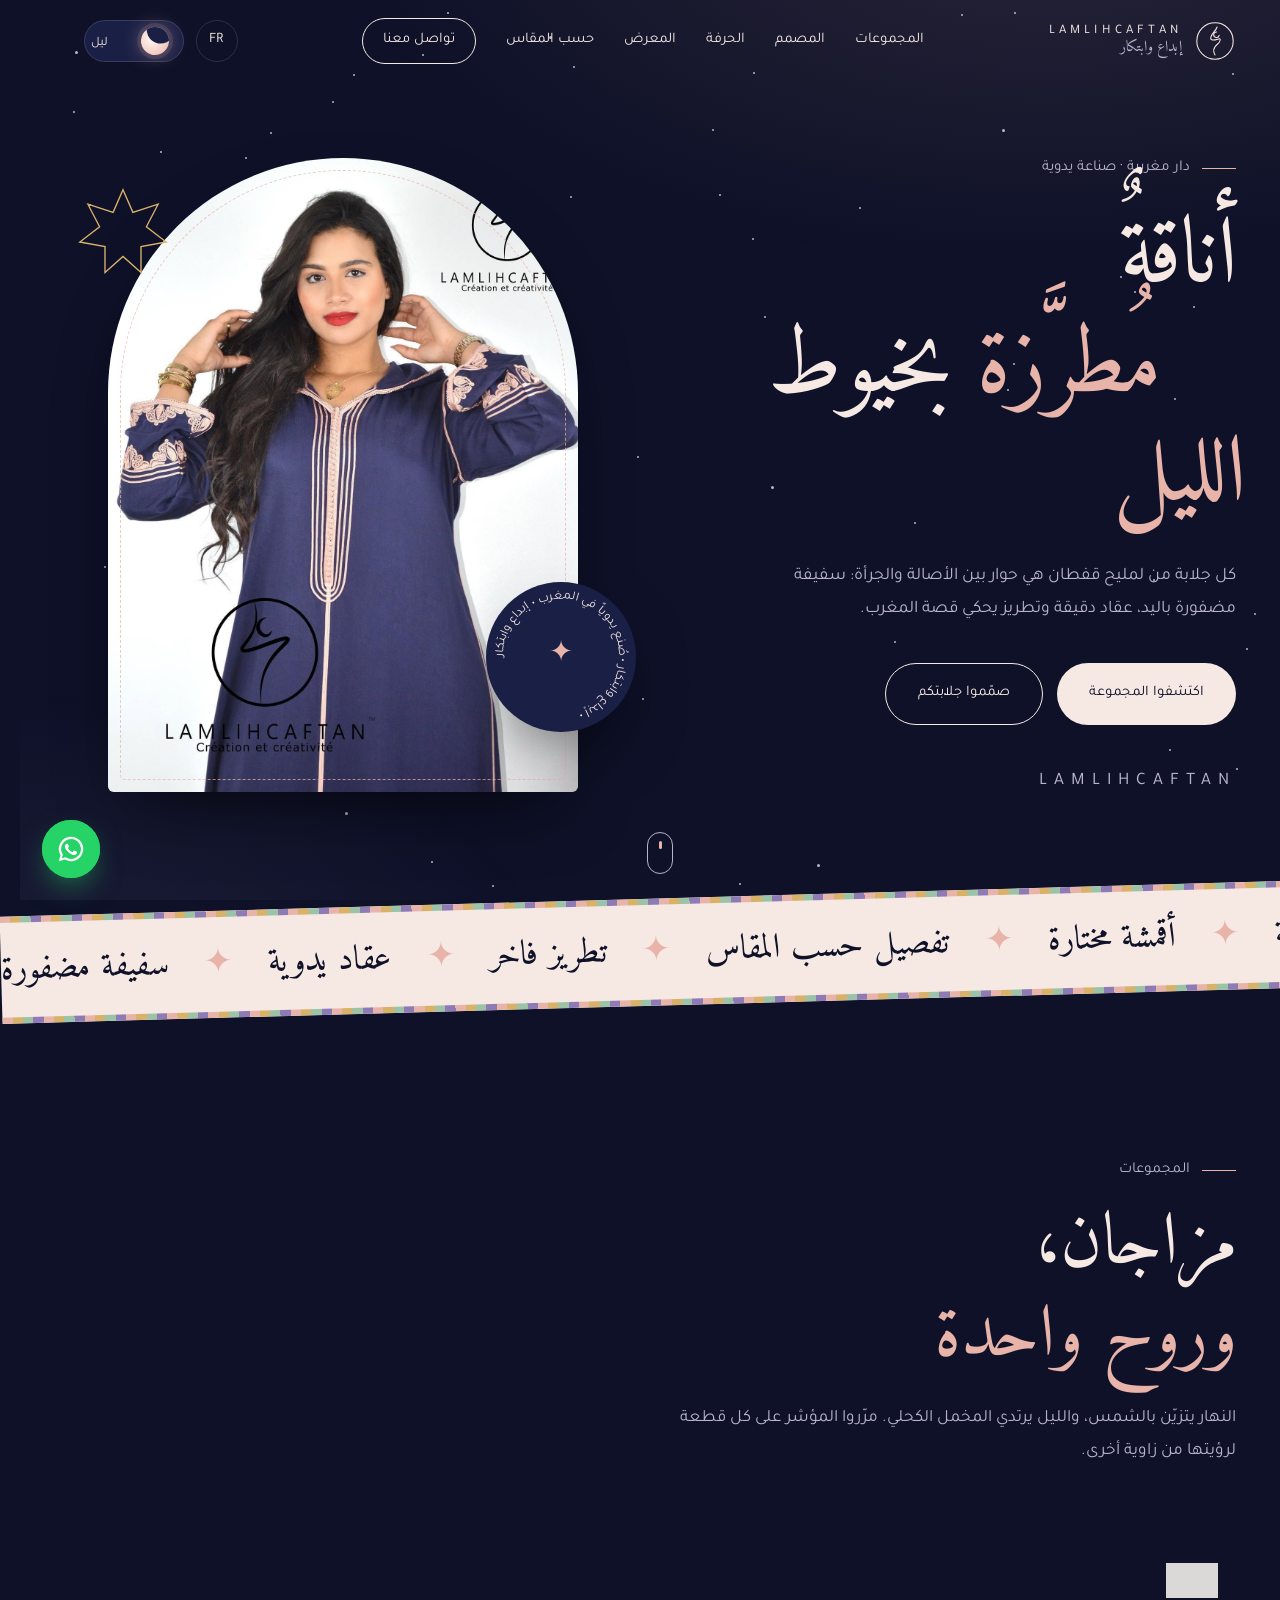
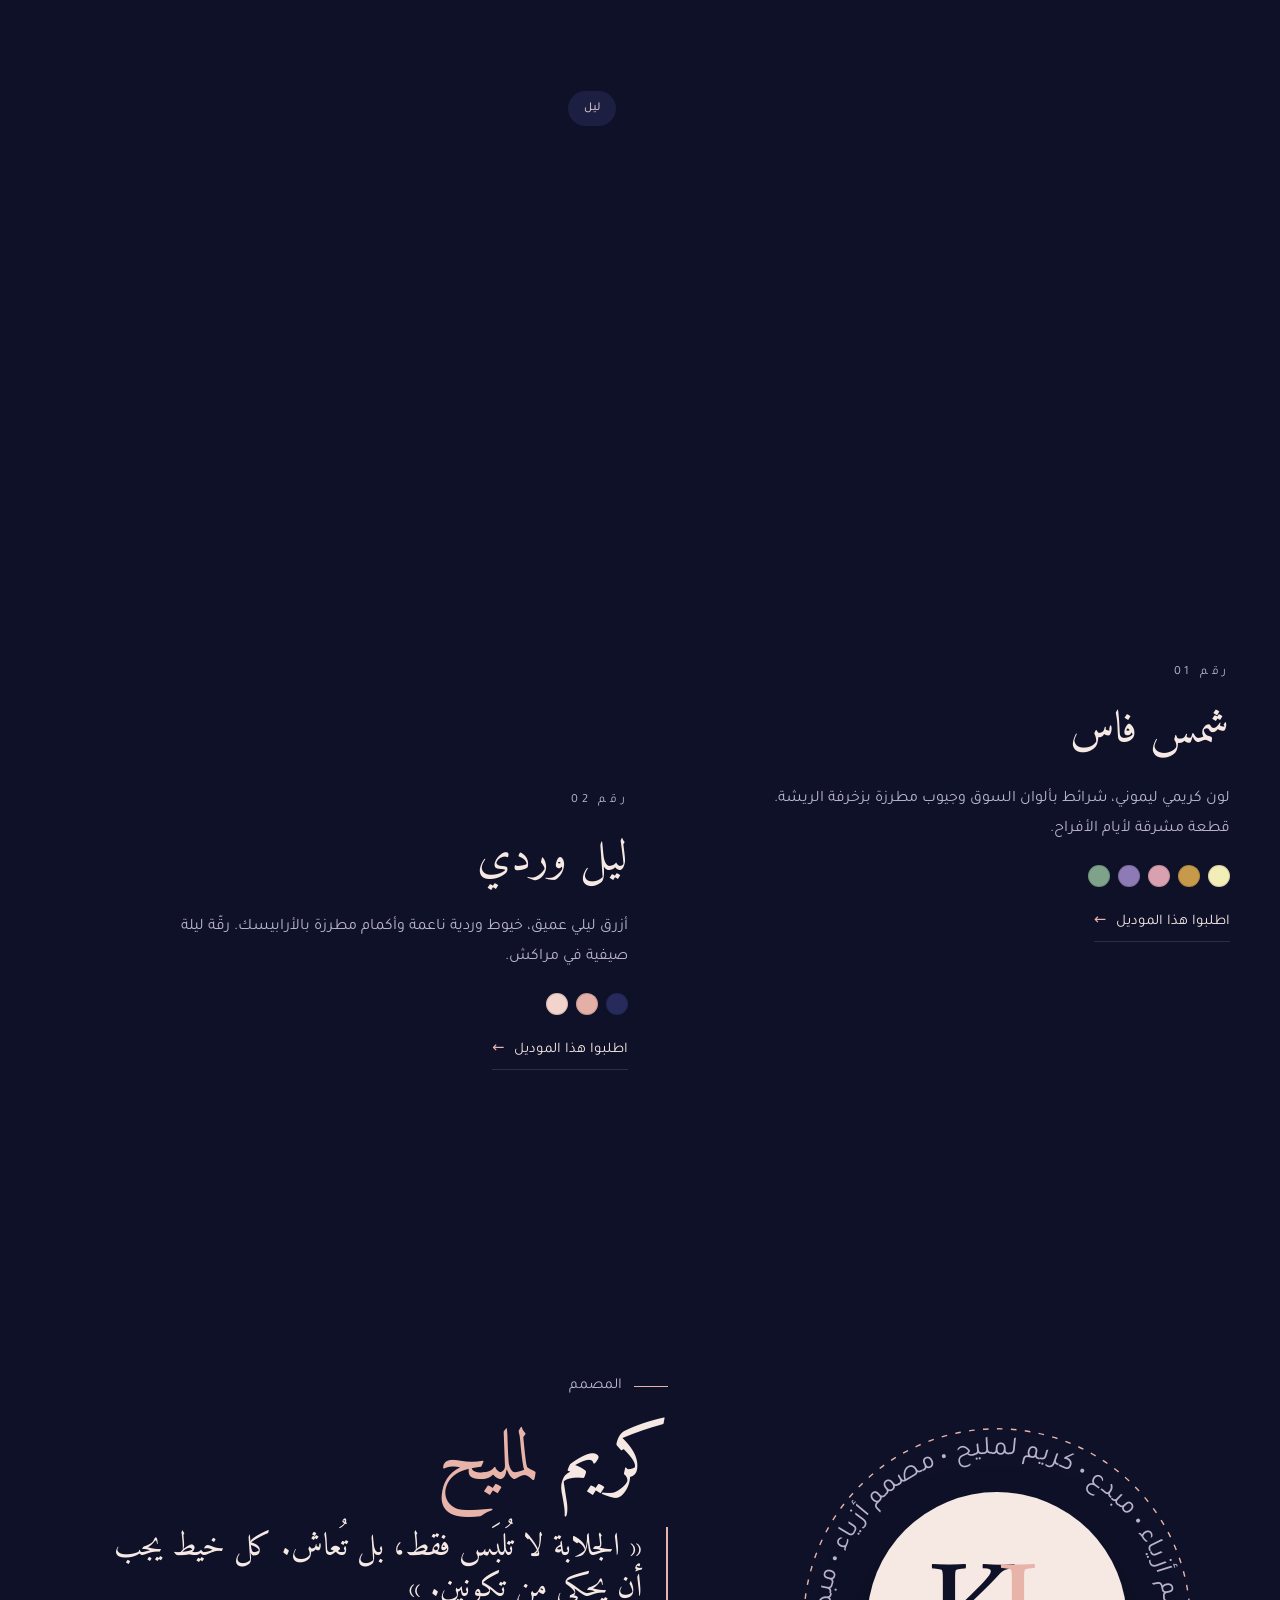
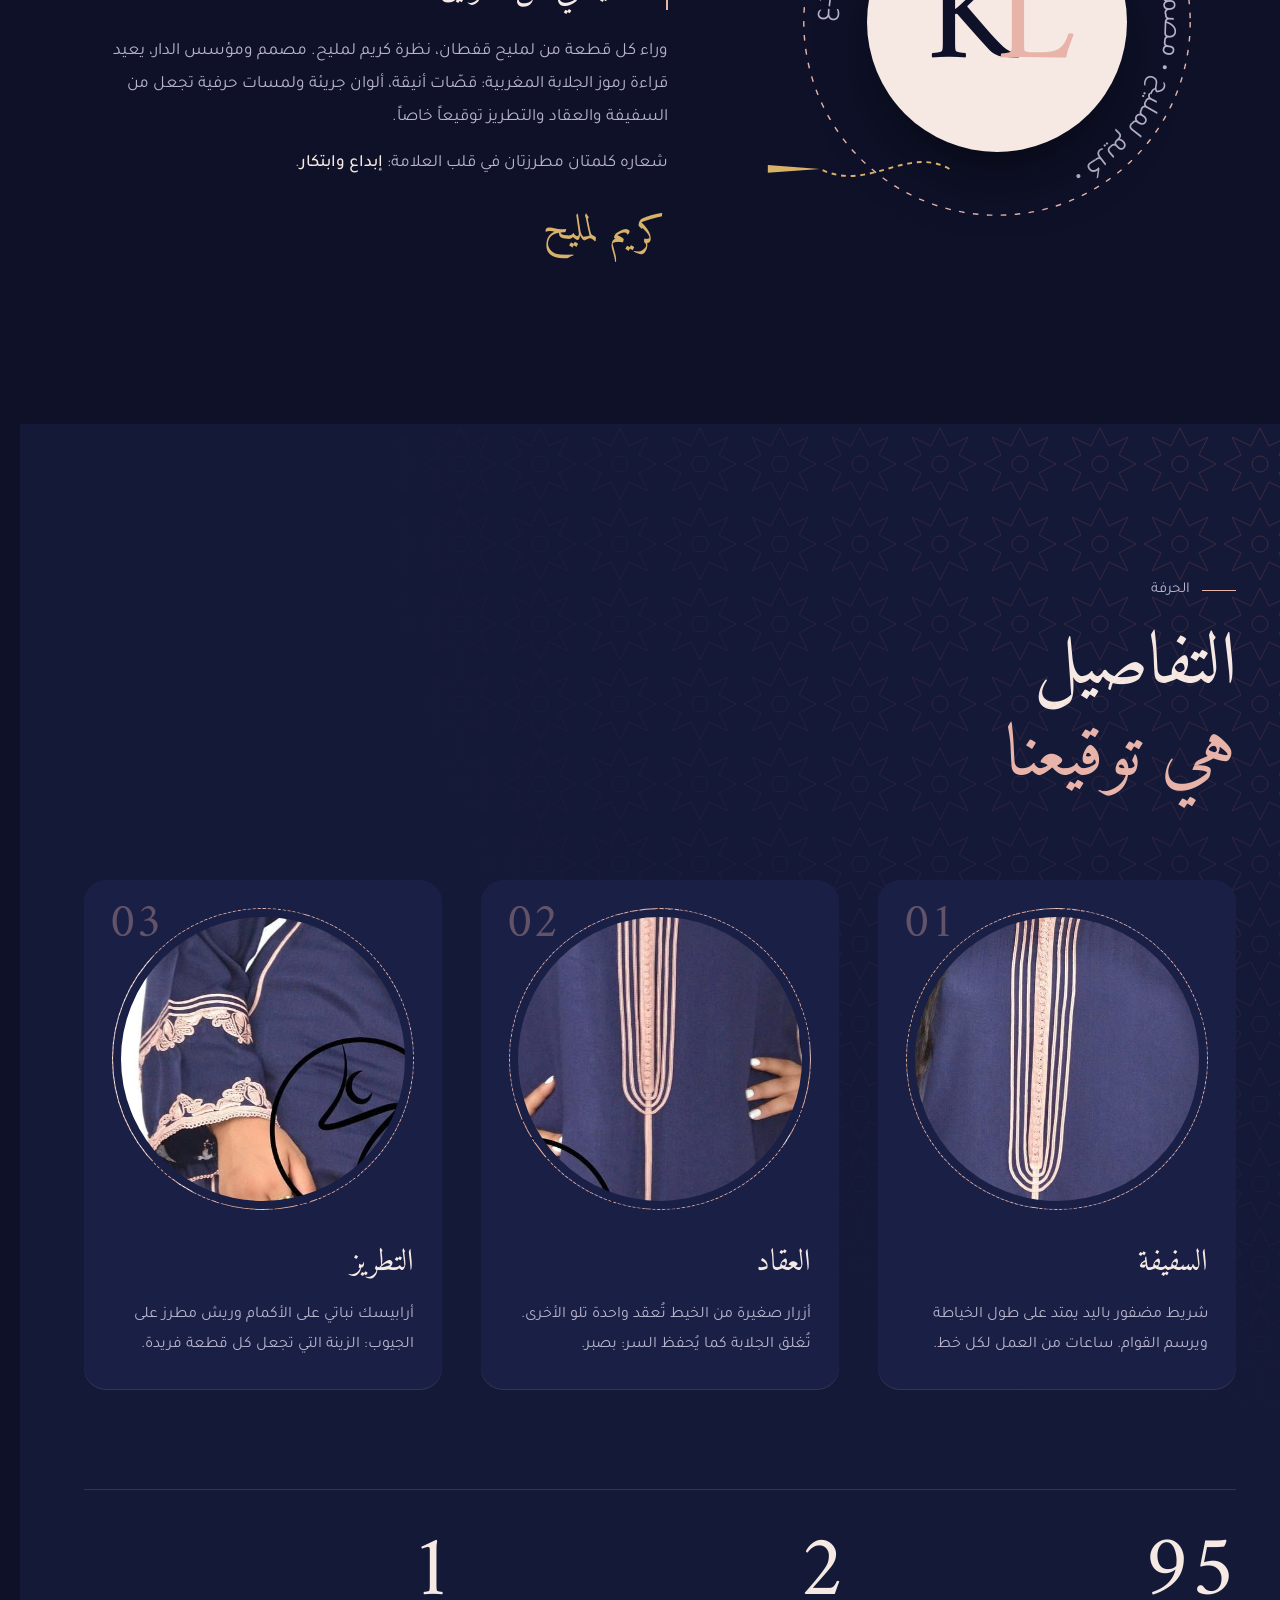
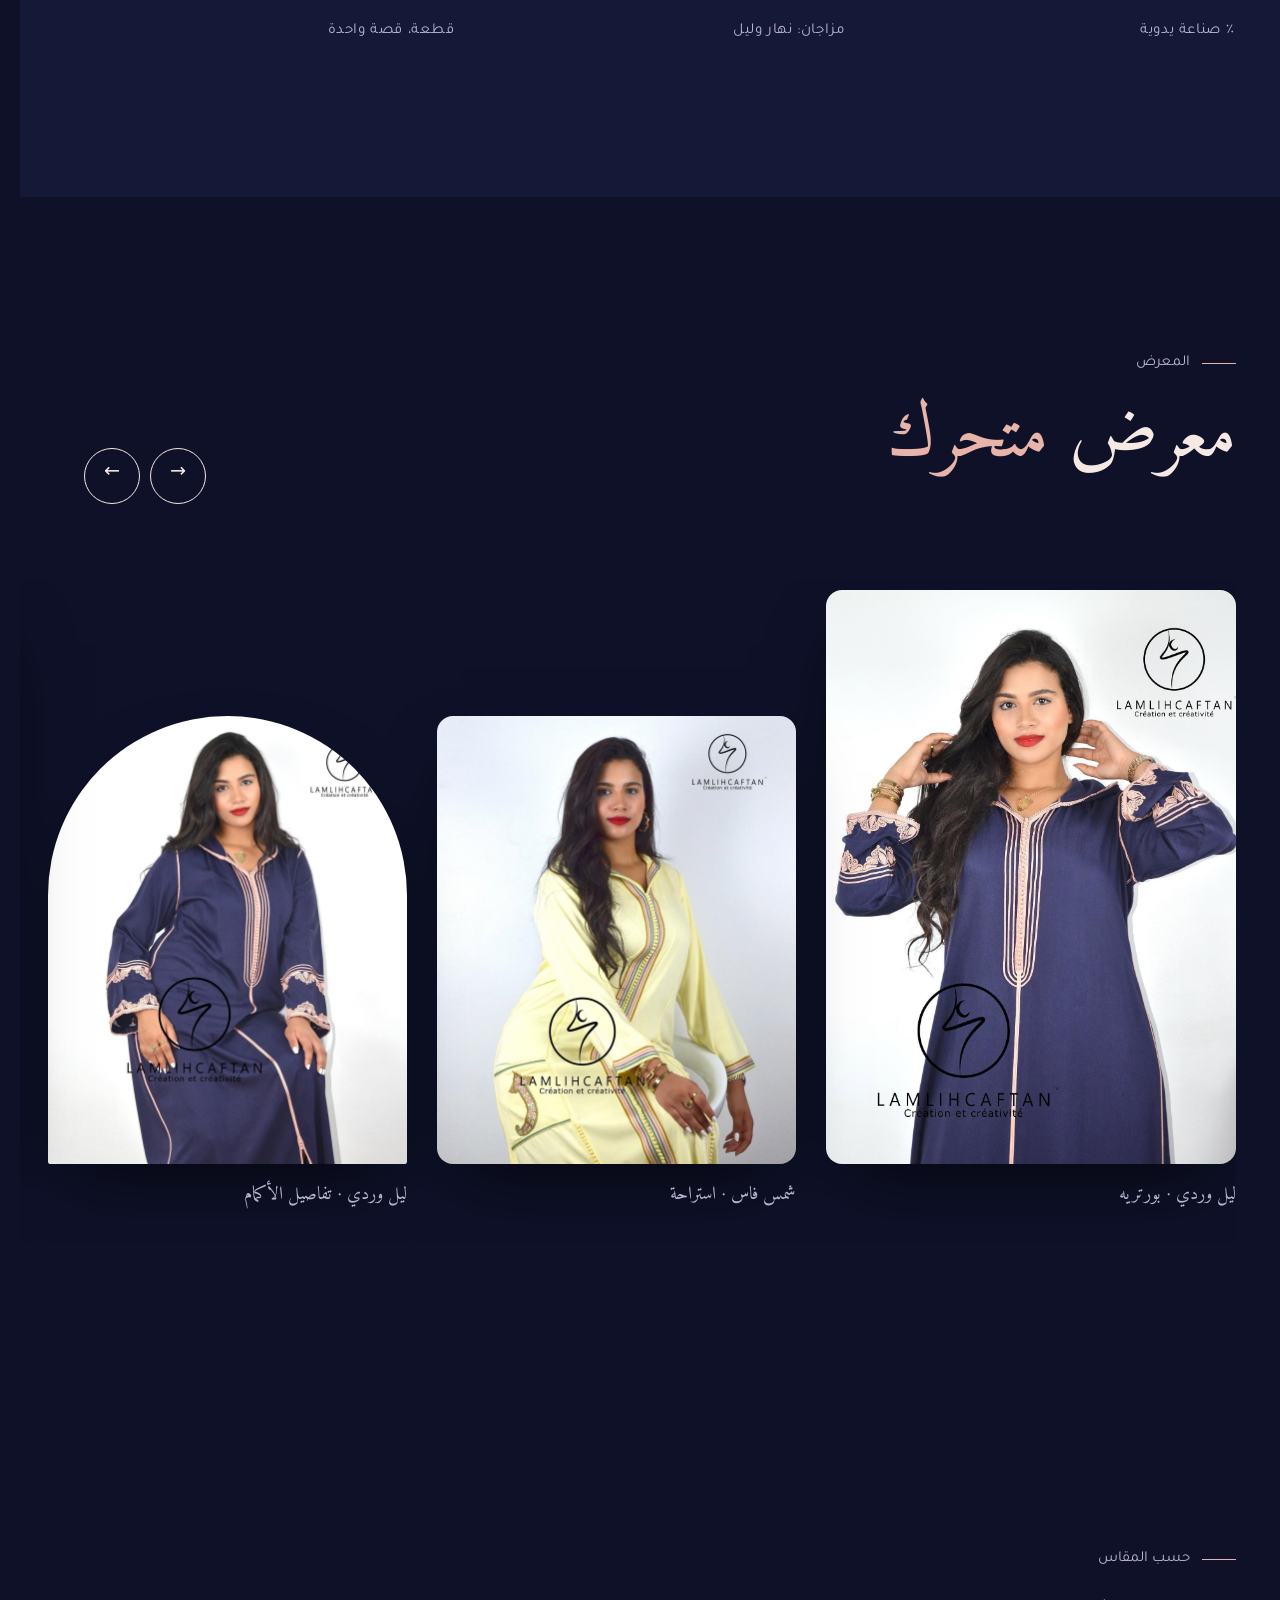
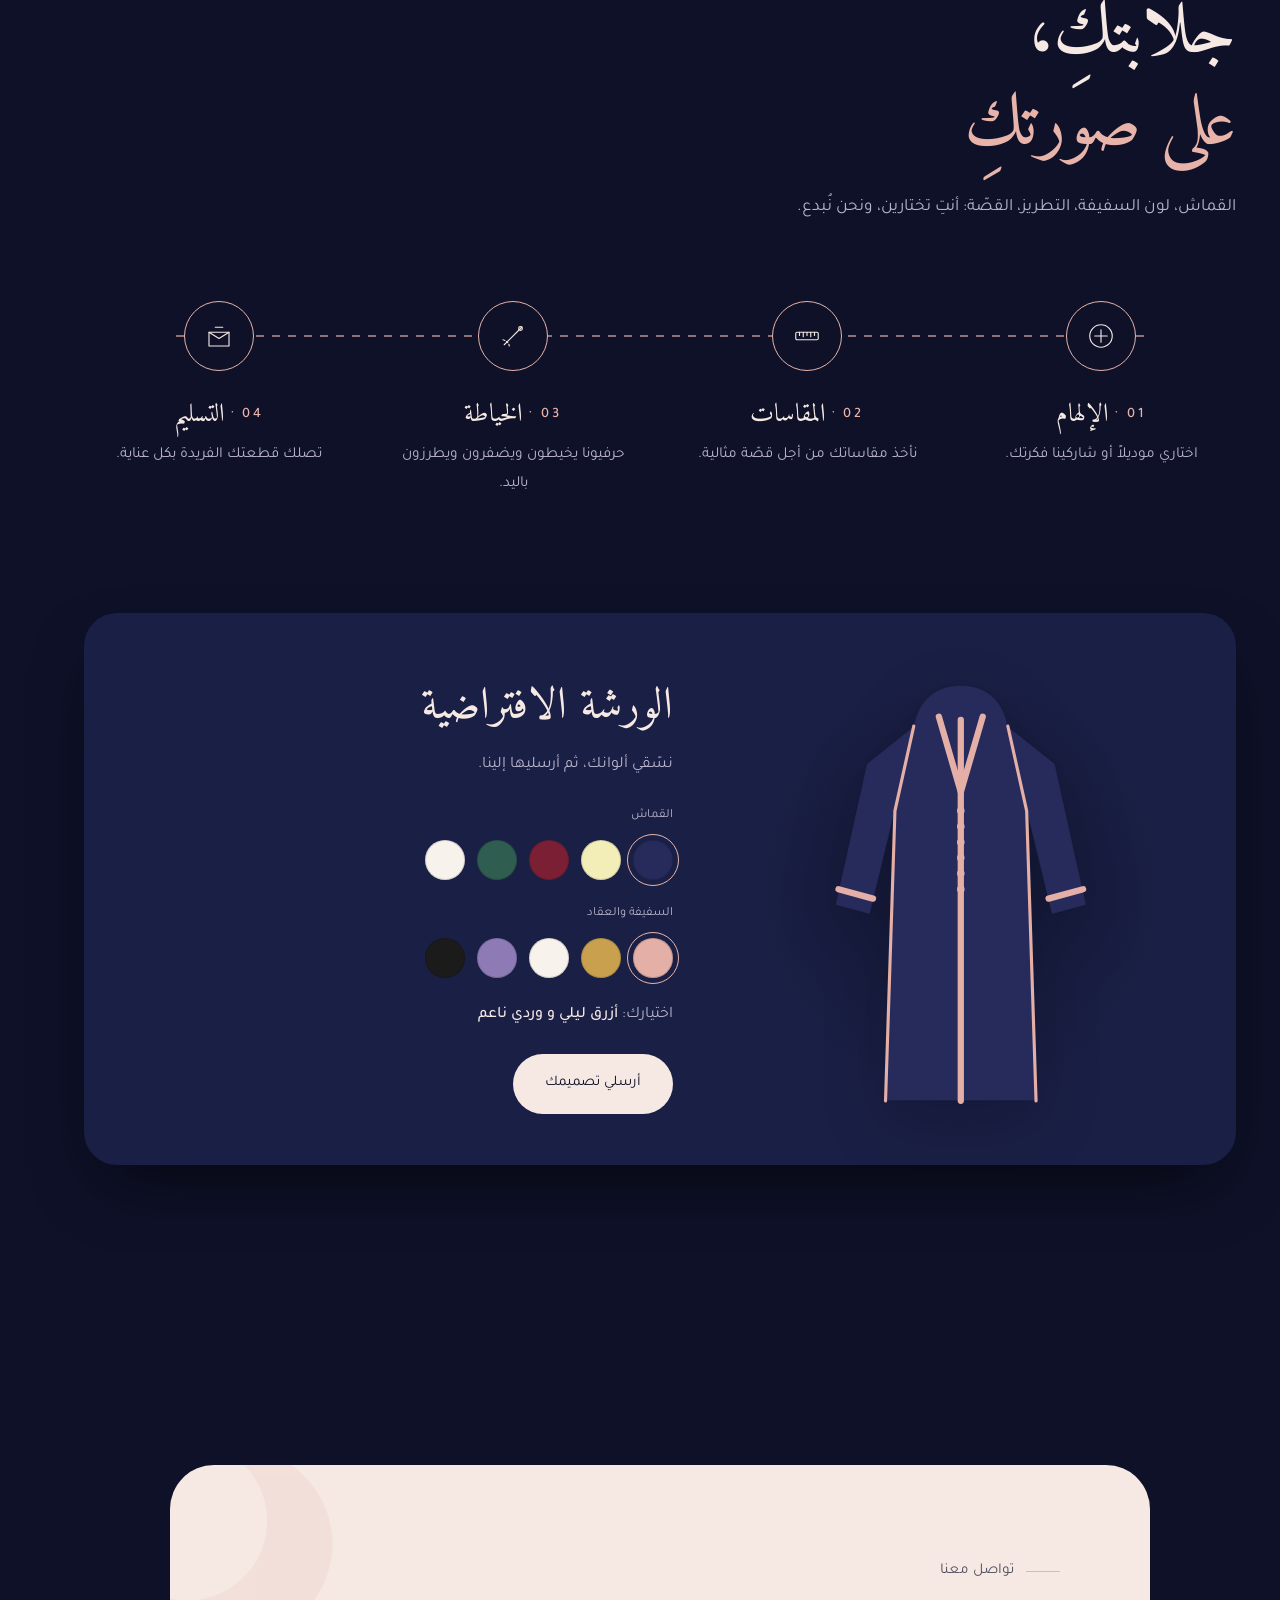
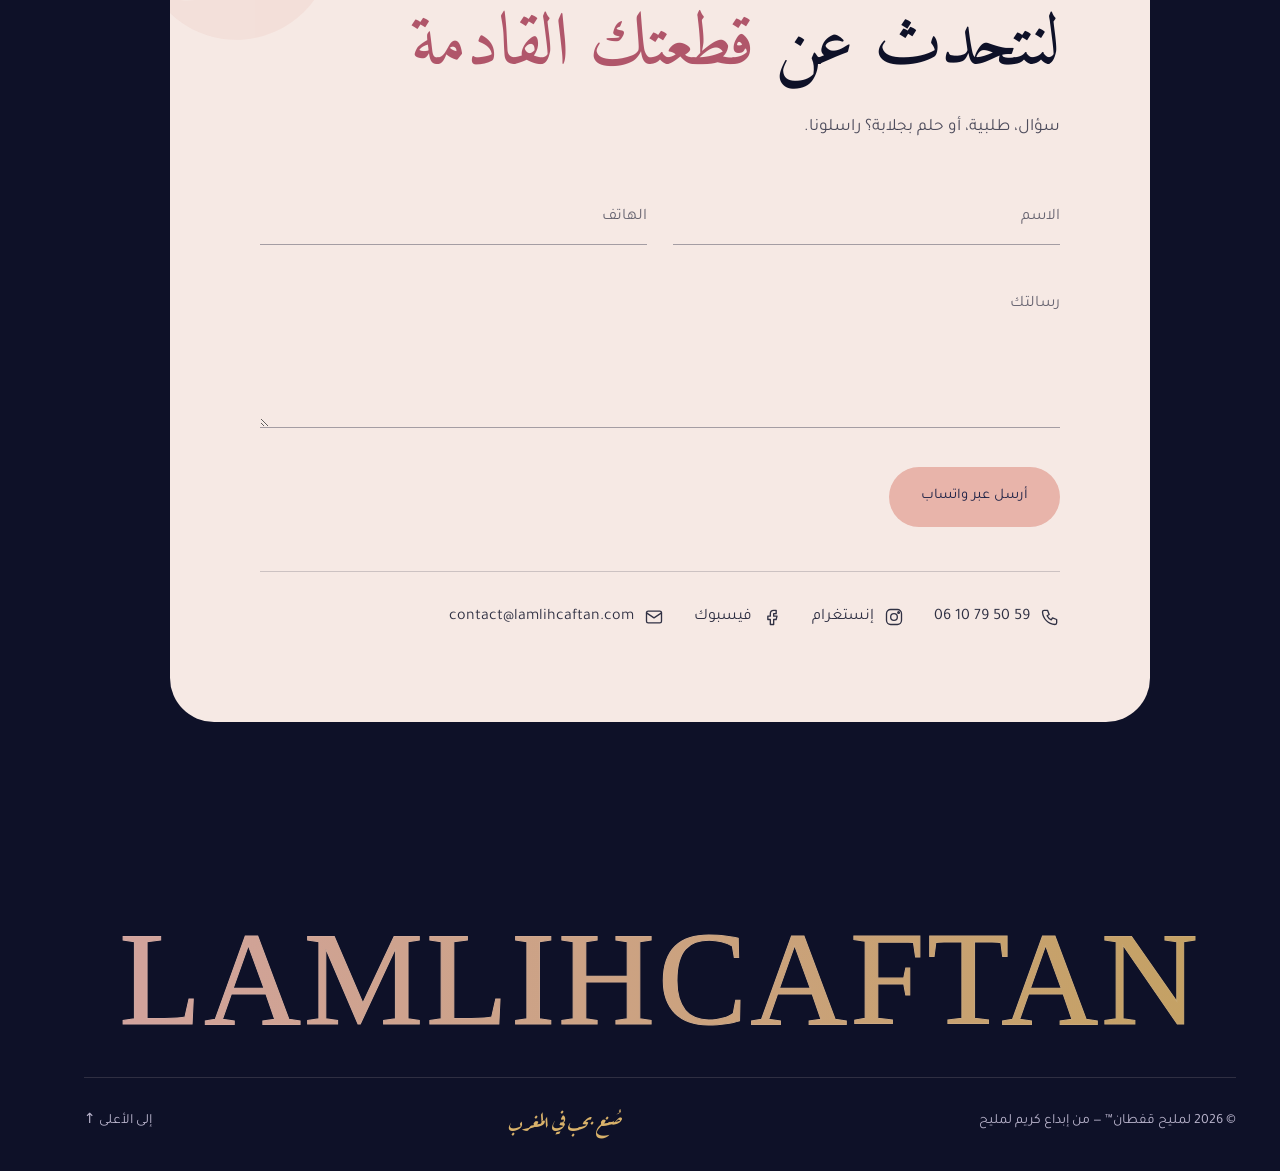
==== ar.html @ 7d64da46 "Site vitrine Lamlihcaftan (FR/AR, mode jour/nuit) Co-Authored-By: Claude Opus 5.5 <noreply@anthropic" ====
<!DOCTYPE html>
<html lang="ar" dir="rtl">
<head>
  <meta charset="UTF-8" />
  <meta name="viewport" content="width=device-width, initial-scale=1.0" />
  <title>لمليح قفطان — إبداع وابتكار</title>
  <meta name="description" content="لمليح قفطان: جلابيب وقفاطين مغربية مصنوعة يدوياً، من إبداع المصمم كريم لمليح. سفيفة، عقاد وطرز، بكل شغف." />
  <meta name="author" content="Karim LAMLIH" />
  <meta name="theme-color" content="#0E1128" />
  <link rel="alternate" hreflang="fr" href="index.html" />
  <link rel="alternate" hreflang="ar" href="ar.html" />
  <link rel="icon" href="data:image/svg+xml,<svg xmlns='http://www.w3.org/2000/svg' viewBox='0 0 100 100'><circle cx='50' cy='50' r='44' fill='none' stroke='%231F2347' stroke-width='6'/><path d='M55 18 C40 30 38 50 60 44 C70 42 64 56 50 62 C40 68 44 80 52 86' fill='none' stroke='%231F2347' stroke-width='6' stroke-linecap='round'/></svg>" />
  <link rel="preconnect" href="https://fonts.googleapis.com" />
  <link rel="preconnect" href="https://fonts.gstatic.com" crossorigin />
  <link href="https://fonts.googleapis.com/css2?family=Amiri:wght@400;700&family=Tajawal:wght@300;400;500&family=Aref+Ruqaa:wght@400;700&family=Jost:wght@300;400&display=swap" rel="stylesheet" />
  <link rel="stylesheet" href="css/style.css" />
  <script>
    (function () {
      var t = null;
      try { t = localStorage.getItem('lamlih-theme'); } catch (e) {}
      if (!t) t = 'dark'; // الوضع الليلي افتراضياً
      document.documentElement.setAttribute('data-theme', t);
    })();
  </script>
</head>
<body>

  <div class="loader" aria-hidden="true">
    <svg class="loader__logo" viewBox="0 0 120 120">
      <circle class="stitch-draw" cx="60" cy="60" r="52" />
      <path class="stitch-draw" d="M66 20 C62 32 50 38 48 50 C46 60 58 58 70 54 C78 51 76 62 66 70 C56 78 52 86 60 100" />
      <path class="stitch-draw" d="M64 34 a8 8 0 1 0 8 10" />
    </svg>
    <p class="loader__name" dir="ltr">LAMLIHCAFTAN</p>
  </div>

  <div class="thread" aria-hidden="true"><span class="thread__fill"></span></div>
  <div class="sky" aria-hidden="true"></div>

  <header class="nav">
    <a href="#accueil" class="brand" aria-label="لمليح قفطان — الرئيسية">
      <svg class="brand__mark" viewBox="0 0 120 120" aria-hidden="true">
        <circle cx="60" cy="60" r="52" />
        <path d="M66 20 C62 32 50 38 48 50 C46 60 58 58 70 54 C78 51 76 62 66 70 C56 78 52 86 60 100" />
        <path d="M64 34 a8 8 0 1 0 8 10" />
      </svg>
      <span class="brand__text">
        <strong dir="ltr">LAMLIHCAFTAN</strong>
        <em>إبداع وابتكار</em>
      </span>
    </a>

    <nav class="nav__links" id="menu">
      <a href="#collections">المجموعات</a>
      <a href="#styliste">المصمم</a>
      <a href="#savoir-faire">الحرفة</a>
      <a href="#lookbook">المعرض</a>
      <a href="#sur-mesure">حسب المقاس</a>
      <a href="#contact" class="nav__cta">تواصل معنا</a>
    </nav>

    <div class="nav__actions">
      <a class="lang-switch" href="index.html" hreflang="fr" lang="fr" title="Version française">FR</a>
      <button class="theme-toggle" id="themeToggle" aria-label="تبديل الوضع الليلي" title="نهار / ليل">
        <span class="theme-toggle__orb"></span>
        <span class="theme-toggle__label"><span class="lbl-day">نهار</span><span class="lbl-night">ليل</span></span>
      </button>
      <button class="burger" id="burger" aria-label="فتح القائمة" aria-expanded="false" aria-controls="menu">
        <span></span><span></span>
      </button>
    </div>
  </header>

  <main>
    <!-- ============ الواجهة ============ -->
    <section class="hero" id="accueil">
      <div class="hero__text">
        <p class="eyebrow reveal">دار مغربية · صناعة يدوية</p>
        <h1 class="hero__title">
          <span class="line reveal">أناقةٌ</span>
          <span class="line reveal"><em>مُطرَّزة</em> بخيوط</span>
          <span class="line reveal">
            <span class="word-swap" aria-live="polite">
              <span class="word-day">النور</span>
              <span class="word-night">الليل</span>
            </span>
          </span>
        </h1>
        <p class="hero__lead reveal">
          كل جلابة من لمليح قفطان هي حوار بين الأصالة والجرأة:
          سفيفة مضفورة باليد، عقاد دقيقة وتطريز يحكي قصة المغرب.
        </p>
        <div class="hero__buttons reveal">
          <a href="#collections" class="btn btn--primary">اكتشفوا المجموعة</a>
          <a href="#sur-mesure" class="btn btn--ghost">صمّموا جلابتكم</a>
        </div>
        <p class="hero__arabic reveal" dir="ltr">LAMLIHCAFTAN</p>
      </div>

      <div class="hero__visual">
        <div class="arch arch--hero">
          <img class="img-day" src="images/soleil-fes-debout.jpg" alt="جلابة كريمية «شمس فاس» بشرائط ملونة" />
          <img class="img-night" src="images/nuit-rose-portrait.jpg" alt="جلابة كحلية «ليل وردي» بخيوط وردية" />
        </div>
        <div class="badge-rotate" aria-hidden="true">
          <svg viewBox="0 0 200 200">
            <defs>
              <path id="circlePath" d="M100,100 m-78,0 a78,78 0 1,1 156,0 a78,78 0 1,1 -156,0" />
            </defs>
            <text style="direction:ltr"><textPath href="#circlePath">إبداع وابتكار • صُنع يدوياً في المغرب • إبداع وابتكار • </textPath></text>
          </svg>
          <span class="badge-rotate__star">✦</span>
        </div>
        <svg class="zellige-star" viewBox="0 0 100 100" aria-hidden="true">
          <polygon points="50,2 61,27 89,18 76,43 98,60 70,65 70,94 50,76 30,94 30,65 2,60 24,43 11,18 39,27" />
        </svg>
      </div>

      <a href="#collections" class="scroll-hint" aria-label="انزل للأسفل"><span></span></a>
    </section>

    <!-- ============ شريط السفيفة ============ -->
    <div class="ribbon" aria-hidden="true">
      <div class="ribbon__track">
        <span>سفيفة مضفورة</span><i>✦</i><span>عقاد يدوية</span><i>✦</i><span>تطريز فاخر</span><i>✦</i><span>تفصيل حسب المقاس</span><i>✦</i><span>أقمشة مختارة</span><i>✦</i><span>صناعة يدوية</span><i>✦</i>
        <span>سفيفة مضفورة</span><i>✦</i><span>عقاد يدوية</span><i>✦</i><span>تطريز فاخر</span><i>✦</i><span>تفصيل حسب المقاس</span><i>✦</i><span>أقمشة مختارة</span><i>✦</i><span>صناعة يدوية</span><i>✦</i>
      </div>
    </div>

    <!-- ============ المجموعات ============ -->
    <section class="section collections" id="collections">
      <header class="section__head">
        <p class="eyebrow reveal">المجموعات</p>
        <h2 class="section__title reveal">مزاجان،<br /><em>وروح واحدة</em></h2>
        <p class="section__lead reveal">النهار يتزيّن بالشمس، والليل يرتدي المخمل الكحلي. مرّروا المؤشر على كل قطعة لرؤيتها من زاوية أخرى.</p>
      </header>

      <div class="collections__grid">
        <article class="look-card look-card--sun reveal" data-tilt>
          <div class="look-card__media">
            <img src="images/soleil-fes-debout.jpg" alt="جلابة شمس فاس، وقفة" loading="lazy" />
            <img class="look-card__alt" src="images/soleil-fes-assise.jpg" alt="" loading="lazy" />
            <span class="look-card__tag">نهار</span>
          </div>
          <div class="look-card__body">
            <p class="look-card__num">رقم 01</p>
            <h3>شمس فاس</h3>
            <p>لون كريمي ليموني، شرائط بألوان السوق وجيوب مطرزة بزخرفة الريشة. قطعة مشرقة لأيام الأفراح.</p>
            <ul class="swatches" aria-label="ألوان الشريط">
              <li style="--c:#F3EDB8"></li><li style="--c:#C79A4B"></li><li style="--c:#D9A0B0"></li><li style="--c:#8E7BB5"></li><li style="--c:#7FA38A"></li>
            </ul>
            <a href="#contact" class="link-arrow" data-model="شمس فاس">اطلبوا هذا الموديل <span>←</span></a>
          </div>
        </article>

        <article class="look-card look-card--moon reveal" data-tilt>
          <div class="look-card__media">
            <img src="images/nuit-rose-pose.jpg" alt="جلابة ليل وردي" loading="lazy" />
            <img class="look-card__alt" src="images/nuit-rose-assise.jpg" alt="" loading="lazy" />
            <span class="look-card__tag">ليل</span>
          </div>
          <div class="look-card__body">
            <p class="look-card__num">رقم 02</p>
            <h3>ليل وردي</h3>
            <p>أزرق ليلي عميق، خيوط وردية ناعمة وأكمام مطرزة بالأرابيسك. رقّة ليلة صيفية في مراكش.</p>
            <ul class="swatches" aria-label="الألوان">
              <li style="--c:#262B5C"></li><li style="--c:#E3AFA6"></li><li style="--c:#F2D4CD"></li>
            </ul>
            <a href="#contact" class="link-arrow" data-model="ليل وردي">اطلبوا هذا الموديل <span>←</span></a>
          </div>
        </article>
      </div>
    </section>

    <!-- ============ المصمم ============ -->
    <section class="section designer" id="styliste">
      <div class="designer__monogram reveal" aria-hidden="true">
        <svg viewBox="0 0 300 300" class="designer__ring">
          <defs>
            <path id="ringPath" d="M150,150 m-120,0 a120,120 0 1,1 240,0 a120,120 0 1,1 -240,0" />
          </defs>
          <circle cx="150" cy="150" r="138" />
          <text style="direction:ltr"><textPath href="#ringPath">كريم لمليح • مصمم أزياء • مبدع • كريم لمليح • مصمم أزياء • مبدع • </textPath></text>
        </svg>
        <span class="designer__initials" dir="ltr">K<em>L</em></span>
        <svg class="designer__needle" viewBox="0 0 200 60">
          <path d="M6 30 C50 5 90 55 140 30" />
          <path class="needle" d="M140 30 L194 26 L194 34 Z" />
        </svg>
      </div>

      <div class="designer__text">
        <p class="eyebrow reveal">المصمم</p>
        <h2 class="section__title reveal">كريم <em>لمليح</em></h2>
        <blockquote class="designer__quote reveal">
          « الجلابة لا تُلبَس فقط، بل تُعاش. كل خيط يجب أن يحكي من تكونين. »
        </blockquote>
        <p class="section__lead reveal">
          وراء كل قطعة من لمليح قفطان، نظرة كريم لمليح. مصمم ومؤسس الدار،
          يعيد قراءة رموز الجلابة المغربية: قصّات أنيقة، ألوان جريئة
          ولمسات حرفية تجعل من السفيفة والعقاد والتطريز توقيعاً خاصاً.
        </p>
        <p class="section__lead reveal">
          شعاره كلمتان مطرزتان في قلب العلامة: <strong>إبداع وابتكار</strong>.
        </p>
        <p class="designer__sign reveal">كريم لمليح</p>
      </div>
    </section>

    <!-- ============ الحرفة ============ -->
    <section class="section craft" id="savoir-faire">
      <div class="craft__pattern" aria-hidden="true"></div>
      <header class="section__head">
        <p class="eyebrow reveal">الحرفة</p>
        <h2 class="section__title reveal">التفاصيل<br /><em>هي توقيعنا</em></h2>
      </header>

      <div class="craft__grid">
        <article class="craft-item reveal">
          <div class="craft-item__lens" style="--img:url('../images/nuit-rose-portrait.jpg'); --pos: 50% 58%; --zoom: 260%"></div>
          <span class="craft-item__num">01</span>
          <h3>السفيفة</h3>
          <p>شريط مضفور باليد يمتد على طول الخياطة ويرسم القوام. ساعات من العمل لكل خط.</p>
        </article>
        <article class="craft-item reveal">
          <div class="craft-item__lens" style="--img:url('../images/nuit-rose-pose.jpg'); --pos: 50% 55%; --zoom: 300%"></div>
          <span class="craft-item__num">02</span>
          <h3>العقاد</h3>
          <p>أزرار صغيرة من الخيط تُعقد واحدة تلو الأخرى. تُغلق الجلابة كما يُحفظ السر: بصبر.</p>
        </article>
        <article class="craft-item reveal">
          <div class="craft-item__lens" style="--img:url('../images/nuit-rose-assise.jpg'); --pos: 20% 64%; --zoom: 300%"></div>
          <span class="craft-item__num">03</span>
          <h3>التطريز</h3>
          <p>أرابيسك نباتي على الأكمام وريش مطرز على الجيوب: الزينة التي تجعل كل قطعة فريدة.</p>
        </article>
      </div>

      <div class="stats">
        <div class="stat reveal"><strong data-count="100">0</strong><span>٪ صناعة يدوية</span></div>
        <div class="stat reveal"><strong data-count="2">0</strong><span>مزاجان: نهار وليل</span></div>
        <div class="stat reveal"><strong data-count="1">0</strong><span>قطعة، قصة واحدة</span></div>
      </div>
    </section>

    <!-- ============ المعرض ============ -->
    <section class="section lookbook" id="lookbook">
      <header class="section__head section__head--row">
        <div>
          <p class="eyebrow reveal">المعرض</p>
          <h2 class="section__title reveal">معرض <em>متحرك</em></h2>
        </div>
        <div class="lookbook__controls">
          <button class="circle-btn" data-dir="-1" aria-label="الصورة السابقة">→</button>
          <button class="circle-btn" data-dir="1" aria-label="الصورة التالية">←</button>
        </div>
      </header>

      <div class="lookbook__rail" id="rail" tabindex="0" aria-label="معرض الصور، مرّروا أفقياً">
        <figure class="frame frame--tall"><img src="images/nuit-rose-portrait.jpg" alt="ليل وردي — بورتريه" loading="lazy" /><figcaption>ليل وردي · بورتريه</figcaption></figure>
        <figure class="frame"><img src="images/soleil-fes-assise.jpg" alt="شمس فاس — جلسة" loading="lazy" /><figcaption>شمس فاس · استراحة</figcaption></figure>
        <figure class="frame frame--arch"><img src="images/nuit-rose-assise.jpg" alt="ليل وردي — جلسة" loading="lazy" /><figcaption>ليل وردي · تفاصيل الأكمام</figcaption></figure>
        <figure class="frame frame--tall"><img src="images/soleil-fes-debout.jpg" alt="شمس فاس — وقفة" loading="lazy" /><figcaption>شمس فاس · نور</figcaption></figure>
        <figure class="frame"><img src="images/nuit-rose-pose.jpg" alt="ليل وردي — وقفة" loading="lazy" /><figcaption>ليل وردي · ثقة</figcaption></figure>
      </div>
    </section>

    <!-- ============ حسب المقاس ============ -->
    <section class="section bespoke" id="sur-mesure">
      <header class="section__head">
        <p class="eyebrow reveal">حسب المقاس</p>
        <h2 class="section__title reveal">جلابتكِ،<br /><em>على صورتكِ</em></h2>
        <p class="section__lead reveal">القماش، لون السفيفة، التطريز، القصّة: أنتِ تختارين، ونحن نُبدع.</p>
      </header>

      <ol class="steps">
        <li class="step reveal">
          <span class="step__icon" aria-hidden="true">
            <svg viewBox="0 0 48 48"><circle cx="24" cy="24" r="18"/><path d="M14 24h20M24 14v20"/></svg>
          </span>
          <h3>الإلهام</h3>
          <p>اختاري موديلاً أو شاركينا فكرتك.</p>
        </li>
        <li class="step reveal">
          <span class="step__icon" aria-hidden="true">
            <svg viewBox="0 0 48 48"><rect x="6" y="18" width="36" height="12" rx="2"/><path d="M12 18v5M18 18v7M24 18v5M30 18v7M36 18v5"/></svg>
          </span>
          <h3>المقاسات</h3>
          <p>نأخذ مقاساتك من أجل قصّة مثالية.</p>
        </li>
        <li class="step reveal">
          <span class="step__icon" aria-hidden="true">
            <svg viewBox="0 0 48 48"><path d="M10 38 L38 10"/><circle cx="36" cy="12" r="3"/><path d="M8 30c6 2 10 6 10 10" stroke-dasharray="3 3"/></svg>
          </span>
          <h3>الخياطة</h3>
          <p>حرفيونا يخيطون ويضفرون ويطرزون باليد.</p>
        </li>
        <li class="step reveal">
          <span class="step__icon" aria-hidden="true">
            <svg viewBox="0 0 48 48"><path d="M8 18h32v22H8z"/><path d="M8 18l16 10 16-10"/><path d="M18 10h12"/></svg>
          </span>
          <h3>التسليم</h3>
          <p>تصلك قطعتك الفريدة بكل عناية.</p>
        </li>
      </ol>

      <div class="studio reveal">
        <div class="studio__preview" aria-hidden="true">
          <svg viewBox="0 0 200 300" class="studio__svg">
            <path class="dj-body" d="M100 20 C80 20 72 34 70 46 L40 70 L20 160 L42 166 L58 100 L52 285 L148 285 L142 100 L158 166 L180 160 L160 70 L130 46 C128 34 120 20 100 20Z"/>
            <path class="dj-trim" d="M100 42 L100 285" />
            <path class="dj-trim" d="M86 40 L100 88 L114 40" />
            <path class="dj-trim thin" d="M70 46 L58 100 L52 285" />
            <path class="dj-trim thin" d="M130 46 L142 100 L148 285" />
            <path class="dj-trim" d="M22 150 L44 156" />
            <path class="dj-trim" d="M178 150 L156 156" />
            <g class="dj-buttons">
              <circle cx="100" cy="100" r="2.4"/><circle cx="100" cy="110" r="2.4"/><circle cx="100" cy="120" r="2.4"/><circle cx="100" cy="130" r="2.4"/><circle cx="100" cy="140" r="2.4"/><circle cx="100" cy="150" r="2.4"/>
            </g>
          </svg>
        </div>
        <div class="studio__controls">
          <h3>الورشة الافتراضية</h3>
          <p class="studio__hint">نسّقي ألوانك، ثم أرسليها إلينا.</p>

          <fieldset>
            <legend>القماش</legend>
            <div class="chips" data-target="body">
              <button class="chip is-active" style="--c:#262B5C" data-color="#262B5C" data-name="أزرق ليلي" aria-label="أزرق ليلي"></button>
              <button class="chip" style="--c:#F3EDB8" data-color="#F3EDB8" data-name="كريمي ليموني" aria-label="كريمي ليموني"></button>
              <button class="chip" style="--c:#7A1F34" data-color="#7A1F34" data-name="عنابي" aria-label="عنابي"></button>
              <button class="chip" style="--c:#2F5D50" data-color="#2F5D50" data-name="أخضر زمردي" aria-label="أخضر زمردي"></button>
              <button class="chip" style="--c:#F7F2EC" data-color="#F7F2EC" data-name="أبيض عاجي" aria-label="أبيض عاجي"></button>
            </div>
          </fieldset>

          <fieldset>
            <legend>السفيفة والعقاد</legend>
            <div class="chips" data-target="trim">
              <button class="chip is-active" style="--c:#E3AFA6" data-color="#E3AFA6" data-name="وردي ناعم" aria-label="وردي ناعم"></button>
              <button class="chip" style="--c:#C9A04E" data-color="#C9A04E" data-name="ذهبي" aria-label="ذهبي"></button>
              <button class="chip" style="--c:#F7F2EC" data-color="#F7F2EC" data-name="عاجي" aria-label="عاجي"></button>
              <button class="chip" style="--c:#8E7BB5" data-color="#8E7BB5" data-name="بنفسجي" aria-label="بنفسجي"></button>
              <button class="chip" style="--c:#1B1B1B" data-color="#1B1B1B" data-name="أسود" aria-label="أسود"></button>
            </div>
          </fieldset>

          <p class="studio__summary">اختيارك: <strong id="studioSummary">أزرق ليلي و وردي ناعم</strong></p>
          <a href="#contact" class="btn btn--primary" id="studioSend">أرسلي تصميمك</a>
        </div>
      </div>
    </section>

    <!-- ============ تواصل ============ -->
    <section class="section contact" id="contact">
      <div class="contact__card reveal">
        <svg class="contact__moon" viewBox="0 0 100 100" aria-hidden="true">
          <path d="M62 10 A40 40 0 1 0 90 70 A32 32 0 1 1 62 10Z" />
        </svg>
        <p class="eyebrow">تواصل معنا</p>
        <h2 class="section__title">لنتحدث عن <em>قطعتك القادمة</em></h2>
        <p class="section__lead">سؤال، طلبية، أو حلم بجلابة؟ راسلونا.</p>

        <form class="contact__form" id="contactForm">
          <div class="field">
            <input type="text" id="name" name="name" placeholder=" " required />
            <label for="name">الاسم</label>
          </div>
          <div class="field">
            <input type="tel" id="phone" name="phone" placeholder=" " dir="ltr" />
            <label for="phone">الهاتف</label>
          </div>
          <div class="field field--full">
            <textarea id="message" name="message" rows="4" placeholder=" " required></textarea>
            <label for="message">رسالتك</label>
          </div>
          <button type="submit" class="btn btn--primary field--full">أرسل عبر واتساب</button>
        </form>

        <div class="contact__links">
          <a href="tel:+212610795059">
            <svg viewBox="0 0 24 24" aria-hidden="true"><path d="M5 4h4l2 5-2.5 1.5a11 11 0 0 0 5 5L15 13l5 2v4a2 2 0 0 1-2 2A16 16 0 0 1 3 6a2 2 0 0 1 2-2z"/></svg>
            <span dir="ltr">06 10 79 50 59</span>
          </a>
          <a href="https://www.instagram.com/lamlihcaftan" target="_blank" rel="noopener">
            <svg viewBox="0 0 24 24" aria-hidden="true"><rect x="3" y="3" width="18" height="18" rx="5"/><circle cx="12" cy="12" r="4"/><circle cx="17.5" cy="6.5" r="1"/></svg>
            إنستغرام
          </a>
          <a href="https://www.facebook.com/lamlihcaftan" target="_blank" rel="noopener">
            <svg viewBox="0 0 24 24" aria-hidden="true"><path d="M14 8h3V4h-3a4 4 0 0 0-4 4v3H7v4h3v6h4v-6h3l1-4h-4V8z"/></svg>
            فيسبوك
          </a>
          <a href="mailto:contact@lamlihcaftan.com">
            <svg viewBox="0 0 24 24" aria-hidden="true"><rect x="3" y="5" width="18" height="14" rx="2"/><path d="M3 7l9 6 9-6"/></svg>
            <span dir="ltr">contact@lamlihcaftan.com</span>
          </a>
        </div>
      </div>
    </section>
  </main>

  <footer class="footer">
    <div class="footer__big" aria-hidden="true" dir="ltr">LAMLIHCAFTAN</div>
    <div class="footer__row">
      <p>© <span id="year"></span> لمليح قفطان™ — من إبداع كريم لمليح</p>
      <p class="footer__ar">صُنع بحب في المغرب</p>
      <a href="#accueil" class="footer__top">إلى الأعلى ↑</a>
    </div>
  </footer>

  <div class="lightbox" id="lightbox" role="dialog" aria-modal="true" aria-label="صورة مكبرة" hidden>
    <button class="lightbox__close" aria-label="إغلاق">×</button>
    <img src="" alt="" />
    <p class="lightbox__cap"></p>
  </div>

  <a class="wa-float" href="https://wa.me/212610795059" target="_blank" rel="noopener" aria-label="تواصل عبر واتساب">
    <svg viewBox="0 0 32 32" aria-hidden="true"><path d="M16 3a13 13 0 0 0-11.2 19.6L3 29l6.6-1.7A13 13 0 1 0 16 3zm0 23.6a10.6 10.6 0 0 1-5.4-1.5l-.4-.2-3.9 1 1-3.8-.2-.4A10.6 10.6 0 1 1 16 26.6zm5.8-7.9c-.3-.2-1.9-.9-2.2-1s-.5-.2-.7.2-.8 1-1 1.2-.4.2-.7.1a8.7 8.7 0 0 1-4.3-3.8c-.3-.6.3-.5.9-1.7.1-.2 0-.4 0-.5l-1-2.4c-.3-.6-.5-.5-.7-.5h-.6a1.2 1.2 0 0 0-.9.4 3.6 3.6 0 0 0-1.1 2.7 6.3 6.3 0 0 0 1.3 3.3 14.4 14.4 0 0 0 5.5 4.9c2 .9 2.8.9 3.8.8a3.3 3.3 0 0 0 2.1-1.5 2.7 2.7 0 0 0 .2-1.5c-.1-.2-.3-.2-.6-.4z"/></svg>
  </a>

  <div class="cursor" aria-hidden="true"></div>

  <script src="js/main.js"></script>
</body>
</html>
---- css/style.css ----
/* =========================================================
   LAMLIHCAFTAN — Création et créativité
   Concept : « Le jour et la nuit »
   Jour = crème & soleil de Fès · Nuit = bleu nuit & rose poudré
   ========================================================= */

:root {
  --bg: #FBF6EA;
  --bg-2: #F4ECD8;
  --surface: #FFFDF7;
  --ink: #1F2347;
  --ink-soft: #5A5C78;
  --accent: #C0766A;       /* rose terre */
  --accent-2: #B8893B;     /* or */
  --sage: #7FA38A;
  --line: rgba(31, 35, 71, 0.14);
  --shadow: 0 30px 60px -30px rgba(31, 35, 71, 0.35);
  --sky-opacity: 0;
  --pattern: rgba(184, 137, 59, 0.12);

  --f-display: "Cormorant Garamond", Georgia, serif;
  --f-body: "Jost", system-ui, sans-serif;
  --f-ar: "Aref Ruqaa", serif;

  --radius: 22px;
  --gutter: clamp(16px, 5vw, 72px);
  --ease: cubic-bezier(.2, .8, .2, 1);
  color-scheme: light;
}

:root[data-theme="dark"] {
  --bg: #0E1128;
  --bg-2: #141938;
  --surface: #1A1F45;
  --ink: #F6E9E4;
  --ink-soft: #B9B4CC;
  --accent: #E8B4AA;
  --accent-2: #D9B26A;
  --sage: #9CC3A8;
  --line: rgba(246, 233, 228, 0.14);
  --shadow: 0 30px 70px -25px rgba(0, 0, 0, 0.7);
  --sky-opacity: 1;
  --pattern: rgba(232, 180, 170, 0.08);
  color-scheme: dark;
}

*, *::before, *::after { box-sizing: border-box; margin: 0; padding: 0; }

html { scroll-behavior: smooth; }
body {
  font-family: var(--f-body);
  font-weight: 300;
  background: var(--bg);
  color: var(--ink);
  line-height: 1.65;
  overflow-x: hidden;
  transition: background-color .8s var(--ease), color .8s var(--ease);
  -webkit-font-smoothing: antialiased;
}
body.is-loading { overflow: hidden; }

img { display: block; max-width: 100%; }
a { color: inherit; text-decoration: none; }
button { font: inherit; color: inherit; background: none; border: 0; cursor: pointer; }
em { font-style: italic; color: var(--accent); }
::selection { background: var(--accent); color: var(--bg); }

:focus-visible { outline: 2px dashed var(--accent); outline-offset: 4px; border-radius: 6px; }

/* ---------- Loader ---------- */
.loader {
  position: fixed; inset: 0; z-index: 1000;
  display: grid; place-content: center; justify-items: center; gap: 18px;
  background: var(--bg);
  transition: opacity .8s var(--ease), visibility .8s;
}
.loader.is-done { opacity: 0; visibility: hidden; }
.loader__logo { width: 110px; height: 110px; }
.stitch-draw {
  fill: none; stroke: var(--ink); stroke-width: 2.4; stroke-linecap: round;
  stroke-dasharray: 400; stroke-dashoffset: 400;
  animation: draw 1.6s var(--ease) forwards;
}
.stitch-draw:nth-child(2) { animation-delay: .3s; }
.stitch-draw:nth-child(3) { animation-delay: .7s; }
@keyframes draw { to { stroke-dashoffset: 0; } }
.loader__name {
  font-family: var(--f-body); letter-spacing: .6em; font-size: .85rem; padding-left: .6em;
  opacity: 0; animation: fadeUp .8s 1s var(--ease) forwards;
}
@keyframes fadeUp { from { opacity: 0; transform: translateY(10px); } to { opacity: 1; transform: none; } }

/* ---------- Fil de progression ---------- */
.thread {
  position: fixed; left: 14px; top: 0; bottom: 0; width: 2px; z-index: 40;
  background: repeating-linear-gradient(to bottom, var(--line) 0 6px, transparent 6px 12px);
}
.thread__fill {
  position: absolute; inset: 0 0 auto 0; height: 0;
  background: repeating-linear-gradient(to bottom, var(--accent) 0 6px, transparent 6px 12px);
}
.thread__fill::after {
  content: ""; position: absolute; bottom: -8px; left: -3px;
  width: 8px; height: 16px; border-radius: 50% 50% 2px 2px;
  background: var(--accent-2);
}
@media (max-width: 720px) { .thread { display: none; } }

/* ---------- Ciel étoilé (nuit) ---------- */
.sky {
  position: fixed; inset: 0; z-index: -1; pointer-events: none;
  opacity: var(--sky-opacity); transition: opacity 1s var(--ease);
  background:
    radial-gradient(1200px 600px at 80% -10%, rgba(232, 180, 170, .12), transparent 60%),
    radial-gradient(900px 500px at 0% 110%, rgba(142, 123, 181, .12), transparent 60%);
}
.sky i {
  position: absolute; width: 2px; height: 2px; border-radius: 50%;
  background: #fff; opacity: .7;
  animation: twinkle var(--d, 3s) ease-in-out infinite var(--delay, 0s);
}
@keyframes twinkle { 50% { opacity: .1; transform: scale(.6); } }

/* ---------- Navigation ---------- */
.nav {
  position: fixed; top: 0; left: 0; right: 0; z-index: 50;
  display: flex; align-items: center; justify-content: space-between; gap: 20px;
  padding: 18px var(--gutter);
  transition: padding .4s var(--ease), background-color .6s, box-shadow .4s;
}
.nav.is-scrolled {
  padding-top: 10px; padding-bottom: 10px;
  background: color-mix(in srgb, var(--bg) 82%, transparent);
  backdrop-filter: blur(14px); -webkit-backdrop-filter: blur(14px);
  box-shadow: 0 1px 0 var(--line);
}
.brand { display: flex; align-items: center; gap: 12px; }
.brand__mark { width: 42px; height: 42px; fill: none; stroke: var(--ink); stroke-width: 3; stroke-linecap: round; transition: transform .8s var(--ease); }
.brand:hover .brand__mark { transform: rotate(-20deg); }
.brand__text { display: flex; flex-direction: column; line-height: 1.1; }
.brand__text strong { font-weight: 400; letter-spacing: .32em; font-size: .82rem; }
.brand__text em { font-family: var(--f-display); font-size: .95rem; color: var(--ink-soft); }

.nav__links { display: flex; align-items: center; gap: 30px; font-size: .92rem; letter-spacing: .04em; }
.nav__links a { position: relative; padding: 4px 0; }
.nav__links a:not(.nav__cta)::after {
  content: ""; position: absolute; left: 0; right: 0; bottom: -2px; height: 1px;
  background: repeating-linear-gradient(90deg, var(--accent) 0 4px, transparent 4px 7px);
  transform: scaleX(0); transform-origin: left; transition: transform .5s var(--ease);
}
.nav__links a:hover::after { transform: scaleX(1); }
.nav__cta { padding: 8px 20px !important; border: 1px solid var(--ink); border-radius: 999px; transition: background .3s, color .3s; }
.nav__cta:hover { background: var(--ink); color: var(--bg); }

.nav__actions { display: flex; align-items: center; gap: 12px; }

/* Bouton jour / nuit — soleil qui devient croissant */
.theme-toggle {
  display: flex; align-items: center; gap: 10px;
  padding: 6px 14px 6px 6px; border-radius: 999px;
  border: 1px solid var(--line); background: var(--surface);
  transition: background .6s, border-color .6s;
}
.theme-toggle__orb {
  position: relative; width: 28px; height: 28px; border-radius: 50%;
  background: radial-gradient(circle at 35% 35%, #FFE7A3, #E7B24C);
  box-shadow: 0 0 0 4px rgba(231, 178, 76, .18), 0 0 18px rgba(231, 178, 76, .55);
  transition: all .7s var(--ease);
  overflow: hidden;
}
.theme-toggle__orb::after {
  content: ""; position: absolute; width: 100%; height: 100%; border-radius: 50%;
  background: var(--surface); top: -30%; left: 100%;
  transition: left .7s var(--ease), background .6s;
}
[data-theme="dark"] .theme-toggle__orb {
  background: radial-gradient(circle at 40% 40%, #FFF6EE, #E8B4AA);
  box-shadow: 0 0 0 4px rgba(232, 180, 170, .12), 0 0 20px rgba(232, 180, 170, .45);
  transform: rotate(-25deg);
}
[data-theme="dark"] .theme-toggle__orb::after { left: 34%; }
.theme-toggle__label { position: relative; font-size: .8rem; letter-spacing: .14em; text-transform: uppercase; width: 3.1em; height: 1.4em; overflow: hidden; }
.theme-toggle__label span { position: absolute; left: 0; transition: transform .6s var(--ease); }
.lbl-night { transform: translateY(120%); }
[data-theme="dark"] .lbl-day { transform: translateY(-120%); }
[data-theme="dark"] .lbl-night { transform: translateY(0); }

.burger { display: none; width: 42px; height: 42px; border-radius: 50%; border: 1px solid var(--line); position: relative; }
.burger span { position: absolute; left: 12px; right: 12px; height: 1.5px; background: var(--ink); transition: transform .4s var(--ease); }
.burger span:first-child { top: 16px; }
.burger span:last-child { top: 24px; }
.burger[aria-expanded="true"] span:first-child { transform: translateY(4px) rotate(45deg); }
.burger[aria-expanded="true"] span:last-child { transform: translateY(-4px) rotate(-45deg); }

@media (max-width: 900px) {
  .burger { display: block; }
  .theme-toggle__label { display: none; }
  .theme-toggle { padding: 6px; }
  .nav__links {
    position: fixed; inset: 0; z-index: -1;
    flex-direction: column; justify-content: center; gap: 26px;
    font-family: var(--f-display); font-size: 2.2rem;
    background: var(--bg);
    clip-path: circle(0 at calc(100% - 40px) 40px);
    transition: clip-path .7s var(--ease);
  }
  .nav__links.is-open { clip-path: circle(150% at calc(100% - 40px) 40px); }
  .nav__cta { font-size: 1.4rem; }
  .brand__text em { display: none; }
}

/* ---------- Typo commune ---------- */
.eyebrow {
  display: inline-flex; align-items: center; gap: 12px;
  font-size: .78rem; letter-spacing: .32em; text-transform: uppercase; color: var(--ink-soft);
}
.eyebrow::before { content: ""; width: 34px; height: 1px; background: var(--accent); }

.section { position: relative; padding: clamp(80px, 12vw, 150px) var(--gutter); }
.section__head { max-width: 760px; margin-bottom: clamp(40px, 6vw, 80px); }
.section__head--row { max-width: none; display: flex; align-items: flex-end; justify-content: space-between; gap: 24px; flex-wrap: wrap; }
.section__title {
  font-family: var(--f-display); font-weight: 400;
  font-size: clamp(2.4rem, 6vw, 4.6rem); line-height: 1.02; letter-spacing: -.01em;
  margin: 14px 0 20px;
}
.section__lead { font-size: 1.08rem; color: var(--ink-soft); max-width: 560px; }

/* Boutons */
.btn {
  position: relative; display: inline-flex; align-items: center; justify-content: center;
  padding: 16px 32px; border-radius: 999px; font-size: .92rem; letter-spacing: .06em;
  overflow: hidden; isolation: isolate; transition: color .4s, border-color .4s, transform .3s;
}
.btn--primary { background: var(--ink); color: var(--bg); }
.btn--primary::before {
  content: ""; position: absolute; inset: 0; z-index: -1; background: var(--accent);
  transform: translateY(101%); border-radius: 50% 50% 0 0; transition: transform .6s var(--ease), border-radius .6s;
}
.btn--primary:hover::before { transform: translateY(0); border-radius: 0; }
.btn--primary:hover { color: #1F2347; }
.btn--ghost { border: 1px solid var(--ink); }
.btn--ghost:hover { background: var(--ink); color: var(--bg); }
.btn:active { transform: scale(.97); }

/* Reveal au scroll */
.reveal { opacity: 0; transform: translateY(40px); transition: opacity 1s var(--ease), transform 1s var(--ease); transition-delay: var(--rd, 0s); }
.reveal.is-in { opacity: 1; transform: none; }

/* ---------- HERO ---------- */
.hero {
  position: relative; min-height: 100vh; min-height: 100svh;
  display: grid; grid-template-columns: 1.1fr 1fr; align-items: center; gap: clamp(30px, 5vw, 80px);
  padding: 130px var(--gutter) 80px;
}
.hero__title {
  font-family: var(--f-display); font-weight: 400;
  font-size: clamp(3.2rem, 8.4vw, 7.6rem); line-height: .95; letter-spacing: -.02em;
  margin: 22px 0 28px;
}
.hero__title .line { display: block; }
.hero__title .line:nth-child(2) { padding-left: .8em; }
.word-swap { position: relative; display: inline-block; }
.word-swap span { display: inline-block; transition: opacity .8s var(--ease), transform .8s var(--ease), filter .8s; }
.word-day { background: linear-gradient(90deg, #C79A4B, #D9A0B0, #8E7BB5, #7FA38A); -webkit-background-clip: text; background-clip: text; color: transparent; font-style: italic; }
.word-night { position: absolute; left: 0; top: 0; opacity: 0; transform: translateY(40%); filter: blur(6px); color: var(--accent); font-style: italic; }
[data-theme="dark"] .word-day { opacity: 0; transform: translateY(-40%); filter: blur(6px); }
[data-theme="dark"] .word-night { opacity: 1; transform: none; filter: none; }

.hero__lead { max-width: 470px; font-size: 1.1rem; color: var(--ink-soft); }
.hero__buttons { display: flex; gap: 14px; flex-wrap: wrap; margin-top: 36px; }
.hero__arabic { font-family: var(--f-ar); font-size: clamp(1.8rem, 3vw, 2.6rem); color: var(--accent-2); margin-top: 40px; text-align: left; opacity: .85; }

.hero__visual { position: relative; justify-self: center; width: min(100%, 470px); }
.arch {
  position: relative; aspect-ratio: 4 / 5.4; overflow: hidden;
  border-radius: 999px 999px 24px 24px;
  box-shadow: var(--shadow);
  background: var(--bg-2);
}
.arch::after {
  content: ""; position: absolute; inset: 12px; border-radius: inherit; pointer-events: none;
  border: 1px dashed color-mix(in srgb, var(--accent) 70%, transparent);
}
.arch img { position: absolute; inset: 0; width: 100%; height: 100%; object-fit: cover; object-position: 50% 12%; transition: opacity 1s var(--ease), transform 1.4s var(--ease); }
.arch--hero img { transform: scale(1.04); }
.img-night { opacity: 0; transform: scale(1.12) !important; }
[data-theme="dark"] .img-day { opacity: 0; transform: scale(1.12) !important; }
[data-theme="dark"] .img-night { opacity: 1; transform: scale(1.04) !important; }

.badge-rotate {
  position: absolute; left: -58px; bottom: 60px; width: 150px; height: 150px;
  display: grid; place-items: center;
  background: var(--surface); border-radius: 50%; box-shadow: var(--shadow);
  transition: background .6s;
}
.badge-rotate svg { position: absolute; inset: 0; animation: spin 18s linear infinite; }
.badge-rotate text { font-size: 13.5px; letter-spacing: 3px; fill: var(--ink); font-family: var(--f-body); }
.badge-rotate__star { font-size: 1.8rem; color: var(--accent); }
@keyframes spin { to { transform: rotate(360deg); } }

.zellige-star {
  position: absolute; right: -30px; top: 30px; width: 90px;
  fill: none; stroke: var(--accent-2); stroke-width: 1.5;
  animation: spin 40s linear infinite reverse;
}

.scroll-hint {
  position: absolute; left: 50%; bottom: 26px; transform: translateX(-50%);
  width: 26px; height: 42px; border: 1px solid var(--ink-soft); border-radius: 20px;
}
.scroll-hint span {
  position: absolute; left: 50%; top: 8px; width: 3px; height: 8px; margin-left: -1.5px;
  background: var(--accent); border-radius: 2px; animation: scrollDot 2s var(--ease) infinite;
}
@keyframes scrollDot { 0% { opacity: 0; transform: translateY(0); } 40% { opacity: 1; } 100% { opacity: 0; transform: translateY(14px); } }

@media (max-width: 900px) {
  .hero { grid-template-columns: 1fr; padding-top: 110px; text-align: left; }
  .hero__visual { order: -1; width: min(82%, 380px); }
  .badge-rotate { width: 110px; height: 110px; left: -26px; bottom: 30px; }
  .badge-rotate text { font-size: 15px; }
  .zellige-star { width: 60px; right: -14px; }
  .scroll-hint { display: none; }
}

/* ---------- Ruban sfifa ---------- */
.ribbon {
  position: relative; overflow: hidden; padding: 20px 0;
  background: var(--ink); color: var(--bg);
  transform: rotate(-1.6deg) scale(1.03);
  transition: background .8s, color .8s;
}
.ribbon::before, .ribbon::after {
  content: ""; position: absolute; left: 0; right: 0; height: 6px;
  background: repeating-linear-gradient(90deg, var(--accent) 0 10px, var(--accent-2) 10px 20px, var(--sage) 20px 30px, #8E7BB5 30px 40px);
}
.ribbon::before { top: 0; } .ribbon::after { bottom: 0; }
.ribbon__track { display: flex; gap: 34px; width: max-content; animation: marquee 32s linear infinite; font-family: var(--f-display); font-size: clamp(1.4rem, 3vw, 2.1rem); font-style: italic; white-space: nowrap; }
.ribbon__track i { font-style: normal; color: var(--accent); }
@keyframes marquee { to { transform: translateX(-50%); } }

/* ---------- Collections ---------- */
.collections__grid { display: grid; grid-template-columns: repeat(2, 1fr); gap: clamp(24px, 4vw, 56px); }
.look-card:nth-child(2) { margin-top: clamp(0px, 10vw, 140px); }
.look-card { transform-style: preserve-3d; }
.look-card__media {
  position: relative; aspect-ratio: 4 / 5; overflow: hidden; border-radius: var(--radius);
  box-shadow: var(--shadow);
  transform: perspective(900px) rotateX(var(--rx, 0deg)) rotateY(var(--ry, 0deg));
  transition: transform .5s var(--ease);
}
.look-card__media img { position: absolute; inset: 0; width: 100%; height: 100%; object-fit: cover; object-position: 50% 15%; transition: opacity .8s var(--ease), transform 1.2s var(--ease), clip-path 1s var(--ease); }
.look-card__alt { clip-path: circle(0% at 50% 50%); }
.look-card:hover .look-card__alt { clip-path: circle(75% at 50% 50%); }
.look-card:hover .look-card__media img { transform: scale(1.05); }
.look-card__tag {
  position: absolute; top: 18px; left: 18px; z-index: 2;
  padding: 6px 16px; border-radius: 999px; font-size: .75rem; letter-spacing: .2em; text-transform: uppercase;
  background: rgba(255, 253, 247, .85); color: #1F2347; backdrop-filter: blur(6px);
}
.look-card--moon .look-card__tag { background: rgba(31, 35, 71, .85); color: #F6E9E4; }
.look-card__body { padding: 28px 6px 0; }
.look-card__num { font-size: .78rem; letter-spacing: .3em; color: var(--accent); }
.look-card__body h3 { font-family: var(--f-display); font-weight: 400; font-size: clamp(2rem, 3.6vw, 2.8rem); margin: 4px 0 10px; }
.look-card__body p { color: var(--ink-soft); max-width: 460px; }
.swatches { display: flex; gap: 8px; list-style: none; margin: 20px 0; }
.swatches li { width: 22px; height: 22px; border-radius: 50%; background: var(--c); box-shadow: inset 0 0 0 1px rgba(0,0,0,.12), 0 0 0 3px var(--bg); transition: transform .3s var(--ease); }
.swatches li:hover { transform: translateY(-4px) scale(1.15); }
.link-arrow { display: inline-flex; align-items: center; gap: 10px; font-size: .92rem; letter-spacing: .05em; border-bottom: 1px solid var(--line); padding-bottom: 4px; transition: gap .4s var(--ease), border-color .4s; }
.link-arrow:hover { gap: 18px; border-color: var(--accent); }
.link-arrow span { color: var(--accent); }

@media (max-width: 720px) {
  .collections__grid { grid-template-columns: 1fr; }
  .look-card:nth-child(2) { margin-top: 20px; }
}

/* ---------- Le styliste ---------- */
.designer { display: grid; grid-template-columns: 0.9fr 1.1fr; gap: clamp(40px, 7vw, 110px); align-items: center; }
.designer__monogram { position: relative; width: min(100%, 420px); aspect-ratio: 1; justify-self: center; display: grid; place-items: center; }
.designer__ring { position: absolute; inset: 0; animation: spin 30s linear infinite; }
.designer__ring circle { fill: none; stroke: var(--accent); stroke-width: 1; stroke-dasharray: 4 6; }
.designer__ring text { font-size: 15px; letter-spacing: 5px; fill: var(--ink-soft); font-family: var(--f-body); }
.designer__initials {
  position: relative; display: flex; align-items: center; justify-content: center; width: 62%; aspect-ratio: 1; border-radius: 50%;
  font-family: var(--f-display); font-size: clamp(5rem, 13vw, 9rem); line-height: 1; letter-spacing: -.04em;
  background: var(--ink); color: var(--bg); box-shadow: var(--shadow);
  transition: background .8s, color .8s;
}
.designer__initials em { margin-left: -.12em; }
.designer__needle { position: absolute; bottom: 8%; right: -6%; width: 46%; fill: none; stroke: var(--accent-2); stroke-width: 2; stroke-dasharray: 5 5; animation: sew 3s linear infinite; }
.designer__needle .needle { fill: var(--accent-2); stroke: none; }
@keyframes sew { to { stroke-dashoffset: -40; } }
.designer__quote {
  font-family: var(--f-display); font-style: italic; font-size: clamp(1.5rem, 2.6vw, 2rem); line-height: 1.3;
  padding-left: 24px; margin: 0 0 26px; border-left: 2px solid var(--accent);
}
.designer .section__lead { margin-bottom: 14px; }
.designer .section__lead strong { font-weight: 500; color: var(--ink); }
.designer__sign { font-family: var(--f-display); font-style: italic; font-size: 2.4rem; color: var(--accent-2); margin-top: 20px; transform: rotate(-4deg); transform-origin: left; }
.designer__sign.is-in { transform: rotate(-4deg); }
@media (max-width: 900px) { .designer { grid-template-columns: 1fr; } .designer__monogram { width: min(80%, 340px); } }

/* ---------- Savoir-faire ---------- */
.craft { background: var(--bg-2); overflow: hidden; transition: background .8s; }
.craft__pattern {
  position: absolute; inset: 0; pointer-events: none; opacity: 1;
  background-image:
    url("data:image/svg+xml,%3Csvg xmlns='http://www.w3.org/2000/svg' width='80' height='80' viewBox='0 0 80 80'%3E%3Cg fill='none' stroke='%23B8893B' stroke-width='1' opacity='.35'%3E%3Cpath d='M40 4 L49 22 L68 13 L59 31 L76 40 L59 49 L68 67 L49 58 L40 76 L31 58 L12 67 L21 49 L4 40 L21 31 L12 13 L31 22 Z'/%3E%3Ccircle cx='40' cy='40' r='8'/%3E%3C/g%3E%3C/svg%3E");
  mask-image: radial-gradient(ellipse at 100% 0%, #000 0%, transparent 55%);
  -webkit-mask-image: radial-gradient(ellipse at 100% 0%, #000 0%, transparent 55%);
}
[data-theme="dark"] .craft__pattern { filter: hue-rotate(-40deg) saturate(1.4); opacity: .6; }

.craft__grid { position: relative; display: grid; grid-template-columns: repeat(3, 1fr); gap: clamp(20px, 3vw, 44px); }
.craft-item { position: relative; padding: 28px; border-radius: var(--radius); background: var(--surface); box-shadow: 0 1px 0 var(--line); transition: transform .5s var(--ease), box-shadow .5s, background .8s; }
.craft-item:hover { transform: translateY(-8px); box-shadow: var(--shadow); }
.craft-item__lens {
  aspect-ratio: 1; border-radius: 50%; margin-bottom: 24px;
  background-image: var(--img); background-size: var(--zoom); background-position: var(--pos);
  border: 1px dashed var(--accent); outline: 8px solid var(--surface); outline-offset: -9px;
  transition: background-size 1.2s var(--ease), background .8s;
}
.craft-item:hover .craft-item__lens { background-size: calc(var(--zoom) + 40%); }
.craft-item__num { position: absolute; top: 20px; right: 26px; font-family: var(--f-display); font-size: 3rem; color: var(--accent); opacity: .35; line-height: 1; }
.craft-item h3 { font-family: var(--f-display); font-weight: 500; font-size: 1.9rem; margin-bottom: 8px; }
.craft-item p { color: var(--ink-soft); }

.stats { position: relative; display: grid; grid-template-columns: repeat(3, 1fr); gap: 20px; margin-top: clamp(60px, 8vw, 100px); border-top: 1px solid var(--line); padding-top: 40px; }
.stat strong { display: block; font-family: var(--f-display); font-weight: 400; font-size: clamp(3rem, 7vw, 5.4rem); line-height: 1; color: var(--ink); }
.stat span { color: var(--ink-soft); font-size: .95rem; letter-spacing: .04em; }

@media (max-width: 900px) { .craft__grid { grid-template-columns: 1fr; max-width: 480px; } }
@media (max-width: 560px) { .stats { grid-template-columns: 1fr; } }

/* ---------- Lookbook ---------- */
.lookbook { padding-right: 0; }
.lookbook .section__head--row { padding-right: var(--gutter); }
.lookbook__controls { display: flex; gap: 10px; }
.circle-btn { width: 56px; height: 56px; border-radius: 50%; border: 1px solid var(--ink); font-size: 1.2rem; transition: background .3s, color .3s, transform .3s; }
.circle-btn:hover { background: var(--ink); color: var(--bg); transform: scale(1.06); }

.lookbook__rail {
  display: flex; gap: clamp(16px, 2.4vw, 32px); align-items: flex-end;
  overflow-x: auto; scroll-snap-type: x mandatory; padding: 10px var(--gutter) 30px 0;
  scrollbar-width: none; cursor: grab;
}
.lookbook__rail::-webkit-scrollbar { display: none; }
.lookbook__rail.is-dragging { cursor: grabbing; scroll-snap-type: none; }
.lookbook__rail.is-dragging img { pointer-events: none; }
.frame { flex: 0 0 auto; width: clamp(240px, 28vw, 380px); scroll-snap-align: start; }
.frame--tall { width: clamp(260px, 32vw, 440px); }
.frame img {
  width: 100%; aspect-ratio: 4 / 5; object-fit: cover; object-position: 50% 15%;
  border-radius: 16px; box-shadow: var(--shadow); cursor: zoom-in;
  transition: transform .8s var(--ease), border-radius .8s var(--ease);
  user-select: none; -webkit-user-drag: none;
}
.frame--tall img { aspect-ratio: 4 / 5.6; }
.frame--arch img { border-radius: 999px 999px 16px 16px; }
.frame:hover img { transform: translateY(-10px) rotate(-1deg); }
.frame figcaption { margin-top: 14px; font-family: var(--f-display); font-style: italic; font-size: 1.15rem; color: var(--ink-soft); }

/* ---------- Sur mesure ---------- */
.steps { list-style: none; display: grid; grid-template-columns: repeat(4, 1fr); gap: 24px; counter-reset: step; position: relative; }
.steps::before {
  content: ""; position: absolute; top: 34px; left: 8%; right: 8%; height: 2px;
  background: repeating-linear-gradient(90deg, var(--accent) 0 8px, transparent 8px 16px);
  opacity: .6;
}
.step { position: relative; text-align: center; padding: 0 8px; }
.step__icon {
  position: relative; display: grid; place-items: center; width: 70px; height: 70px; margin: 0 auto 20px;
  border-radius: 50%; background: var(--bg); border: 1px solid var(--accent);
  transition: background .6s, transform .5s var(--ease);
}
.step:hover .step__icon { transform: rotate(-12deg) scale(1.08); background: var(--accent); }
.step__icon svg { width: 30px; height: 30px; fill: none; stroke: var(--ink); stroke-width: 1.8; stroke-linecap: round; stroke-linejoin: round; }
.step h3 { font-family: var(--f-display); font-weight: 500; font-size: 1.6rem; }
.step h3::before { counter-increment: step; content: "0" counter(step) " · "; color: var(--accent); font-size: .9rem; font-family: var(--f-body); letter-spacing: .2em; vertical-align: middle; }
.step p { color: var(--ink-soft); font-size: .96rem; }

@media (max-width: 900px) {
  .steps { grid-template-columns: repeat(2, 1fr); row-gap: 44px; }
  .steps::before { display: none; }
}
@media (max-width: 480px) { .steps { grid-template-columns: 1fr; } }

/* Atelier virtuel */
.studio {
  display: grid; grid-template-columns: 1fr 1.2fr; gap: clamp(30px, 5vw, 70px); align-items: center;
  margin-top: clamp(70px, 9vw, 120px); padding: clamp(28px, 4vw, 56px);
  background: var(--surface); border-radius: calc(var(--radius) * 1.5); box-shadow: var(--shadow);
  transition: background .8s;
}
.studio__preview {
  display: grid; place-items: center; aspect-ratio: 1; border-radius: 50%;
  background: radial-gradient(circle, var(--bg-2) 0%, transparent 70%);
}
.studio__svg { width: 70%; filter: drop-shadow(0 20px 30px rgba(0,0,0,.18)); }
.dj-body { fill: var(--dj-body, #262B5C); stroke: rgba(0,0,0,.15); stroke-width: 1; transition: fill .6s var(--ease); }
.dj-trim { fill: none; stroke: var(--dj-trim, #E3AFA6); stroke-width: 4; stroke-linecap: round; transition: stroke .6s var(--ease); }
.dj-trim.thin { stroke-width: 2; }
.dj-buttons circle { fill: var(--dj-trim, #E3AFA6); transition: fill .6s var(--ease); }
.studio__controls h3 { font-family: var(--f-display); font-weight: 400; font-size: clamp(2rem, 4vw, 2.8rem); }
.studio__hint { color: var(--ink-soft); margin-bottom: 24px; }
.studio fieldset { border: 0; margin-bottom: 22px; }
.studio legend { font-size: .78rem; letter-spacing: .26em; text-transform: uppercase; color: var(--ink-soft); margin-bottom: 12px; }
.chips { display: flex; gap: 12px; flex-wrap: wrap; }
.chip { width: 40px; height: 40px; border-radius: 50%; background: var(--c); box-shadow: inset 0 0 0 1px rgba(0,0,0,.15); position: relative; transition: transform .3s var(--ease); }
.chip::after { content: ""; position: absolute; inset: -6px; border-radius: 50%; border: 1.5px solid transparent; transition: border-color .3s; }
.chip:hover { transform: scale(1.1); }
.chip.is-active::after { border-color: var(--accent); }
.studio__summary { margin: 6px 0 24px; color: var(--ink-soft); }
.studio__summary strong { font-weight: 500; color: var(--ink); }

@media (max-width: 800px) { .studio { grid-template-columns: 1fr; } .studio__preview { max-width: 300px; margin: 0 auto; width: 100%; } }

/* ---------- Contact ---------- */
.contact__card {
  position: relative; overflow: hidden; max-width: 980px; margin: 0 auto;
  padding: clamp(40px, 7vw, 90px); border-radius: calc(var(--radius) * 2);
  background: var(--ink); color: var(--bg);
  transition: background .8s, color .8s;
}
.contact__card .eyebrow { color: color-mix(in srgb, var(--bg) 70%, transparent); }
.contact__card .section__lead { color: color-mix(in srgb, var(--bg) 72%, transparent); }
.contact__card em { color: var(--accent); }
[data-theme="dark"] .contact__card em { color: #B0566A; }
.contact__moon { position: absolute; right: -40px; top: -40px; width: 240px; fill: var(--accent); opacity: .18; animation: float 8s ease-in-out infinite; }
@keyframes float { 50% { transform: translateY(18px) rotate(6deg); } }

.contact__form { display: grid; grid-template-columns: 1fr 1fr; gap: 26px; margin-top: 40px; }
.field { position: relative; }
.field--full { grid-column: 1 / -1; }
.field input, .field textarea {
  width: 100%; padding: 18px 0 10px; font: inherit; font-size: 1.05rem;
  color: inherit; background: transparent; border: 0; resize: vertical;
  border-bottom: 1px solid color-mix(in srgb, var(--bg) 35%, transparent);
  transition: border-color .3s;
}
.field input:focus, .field textarea:focus { outline: none; border-color: var(--accent); }
.field label { position: absolute; left: 0; top: 18px; pointer-events: none; color: color-mix(in srgb, var(--bg) 60%, transparent); transition: all .3s var(--ease); }
.field input:focus + label, .field input:not(:placeholder-shown) + label,
.field textarea:focus + label, .field textarea:not(:placeholder-shown) + label { top: -6px; font-size: .75rem; letter-spacing: .2em; text-transform: uppercase; color: var(--accent); }
.contact__form .btn--primary { background: var(--accent); color: #1F2347; justify-self: start; }
.contact__form .btn--primary::before { background: var(--bg); }

.contact__links { display: flex; flex-wrap: wrap; gap: 14px 30px; margin-top: 44px; padding-top: 30px; border-top: 1px solid color-mix(in srgb, var(--bg) 18%, transparent); }
.contact__links a { display: inline-flex; align-items: center; gap: 10px; opacity: .85; transition: opacity .3s, color .3s; }
.contact__links a:hover { opacity: 1; color: var(--accent); }
.contact__links svg { width: 20px; height: 20px; fill: none; stroke: currentColor; stroke-width: 1.6; stroke-linecap: round; stroke-linejoin: round; }

@media (max-width: 600px) { .contact__form { grid-template-columns: 1fr; } }

/* ---------- Footer ---------- */
.footer { padding: 40px var(--gutter) 30px; overflow: hidden; }
.footer__big {
  font-family: "Cormorant Garamond", Georgia, serif; font-size: clamp(2rem, 10.5vw, 12rem); line-height: 1; letter-spacing: .02em;
  text-align: center; white-space: nowrap;
  width: max-content; max-width: 100%; margin: 0 auto; padding: 0 .05em;
  color: transparent; -webkit-text-stroke: 1px var(--line);
  background: linear-gradient(90deg, var(--accent), var(--accent-2), var(--sage), var(--accent));
  background-size: 300% 100%; -webkit-background-clip: text; background-clip: text;
  animation: shimmer 12s linear infinite;
  opacity: .9;
}
@keyframes shimmer { to { background-position: 300% 0; } }
.footer__row { display: flex; justify-content: space-between; align-items: center; gap: 16px; flex-wrap: wrap; margin-top: 30px; padding-top: 24px; border-top: 1px solid var(--line); font-size: .88rem; color: var(--ink-soft); }
.footer__ar { font-family: var(--f-ar); font-size: 1.3rem; color: var(--accent-2); }
.footer__top:hover { color: var(--accent); }

/* ---------- Lightbox ---------- */
.lightbox {
  position: fixed; inset: 0; z-index: 200; display: grid; place-content: center; justify-items: center; gap: 16px;
  padding: 20px; background: color-mix(in srgb, var(--bg) 92%, transparent); backdrop-filter: blur(10px);
  animation: fadeIn .4s var(--ease);
}
.lightbox[hidden] { display: none; }
.lightbox img { max-height: 82vh; max-width: min(92vw, 900px); border-radius: 18px; box-shadow: var(--shadow); animation: zoomIn .5s var(--ease); }
.lightbox__cap { font-family: var(--f-display); font-style: italic; font-size: 1.3rem; }
.lightbox__close { position: absolute; top: 20px; right: 24px; width: 50px; height: 50px; border-radius: 50%; border: 1px solid var(--ink); font-size: 1.6rem; line-height: 1; }
@keyframes fadeIn { from { opacity: 0; } }
@keyframes zoomIn { from { opacity: 0; transform: scale(.92); } }

/* ---------- Curseur ---------- */
.cursor {
  position: fixed; top: 0; left: 0; z-index: 300; pointer-events: none;
  width: 34px; height: 34px; margin: -17px 0 0 -17px; border-radius: 50%;
  border: 1px dashed var(--accent);
  transition: width .3s var(--ease), height .3s var(--ease), margin .3s var(--ease), background .3s, opacity .3s;
  opacity: 0;
}
.cursor.is-visible { opacity: 1; }
.cursor.is-hover { width: 70px; height: 70px; margin: -35px 0 0 -35px; background: color-mix(in srgb, var(--accent) 18%, transparent); border-style: solid; }
@media (hover: none), (pointer: coarse) { .cursor { display: none; } }

/* ---------- Transition de thème (View Transitions) ---------- */
::view-transition-old(root), ::view-transition-new(root) { animation: none; mix-blend-mode: normal; }
::view-transition-new(root) { z-index: 2; }

/* ---------- WhatsApp flottant ---------- */
.wa-float {
  position: fixed; right: 22px; bottom: 22px; z-index: 60;
  display: grid; place-items: center; width: 58px; height: 58px; border-radius: 50%;
  background: #25D366; color: #fff; box-shadow: 0 12px 30px -8px rgba(37, 211, 102, .6);
  transition: transform .4s var(--ease);
}
.wa-float::before { content: ""; position: absolute; inset: 0; border-radius: 50%; border: 2px solid #25D366; animation: pulse 2.4s ease-out infinite; }
.wa-float:hover { transform: scale(1.08) rotate(-8deg); }
.wa-float svg { width: 30px; height: 30px; fill: currentColor; }
@keyframes pulse { to { transform: scale(1.7); opacity: 0; } }
[dir="rtl"] .wa-float { right: auto; left: 22px; }

/* ---------- Sélecteur de langue ---------- */
.lang-switch {
  display: grid; place-items: center; min-width: 42px; height: 42px; padding: 0 12px; border-radius: 999px;
  border: 1px solid var(--line); font-size: .9rem; transition: background .3s, color .3s, border-color .3s;
}
.lang-switch:hover { background: var(--ink); color: var(--bg); border-color: var(--ink); }
.lang-switch[lang="ar"] { font-family: "Tajawal", var(--f-body); font-weight: 500; }

/* ---------- Version arabe (RTL) ---------- */
[dir="rtl"] {
  --f-display: "Amiri", "Aref Ruqaa", serif;
  --f-body: "Tajawal", system-ui, sans-serif;
}
[dir="rtl"] body { font-weight: 400; line-height: 1.9; }
[dir="rtl"] em, [dir="rtl"] .word-swap span, [dir="rtl"] .ribbon__track,
[dir="rtl"] .frame figcaption, [dir="rtl"] .lightbox__cap, [dir="rtl"] .designer__quote { font-style: normal; }
/* L'arabe ne supporte pas l'espacement des lettres (les lettres doivent rester liées) */
[dir="rtl"] .eyebrow, [dir="rtl"] .nav__links, [dir="rtl"] .btn, [dir="rtl"] .theme-toggle__label,
[dir="rtl"] .look-card__tag, [dir="rtl"] .studio legend, [dir="rtl"] .link-arrow,
[dir="rtl"] .field input:focus + label, [dir="rtl"] .field input:not(:placeholder-shown) + label,
[dir="rtl"] .field textarea:focus + label, [dir="rtl"] .field textarea:not(:placeholder-shown) + label { letter-spacing: 0; }
[dir="rtl"] .eyebrow { font-size: .95rem; }
[dir="rtl"] .hero__title { font-size: clamp(3rem, 7.4vw, 6.6rem); line-height: 1.15; }
[dir="rtl"] .hero__title .line:nth-child(2) { padding-left: 0; padding-right: .8em; }
[dir="rtl"] .section__title { line-height: 1.25; }
[dir="rtl"] .hero__arabic { text-align: right; font-family: var(--f-body); font-size: 1.1rem; letter-spacing: .4em; color: var(--ink-soft); }
[dir="rtl"] .thread { left: auto; right: 14px; }
[dir="rtl"] .badge-rotate { left: auto; right: -58px; }
[dir="rtl"] .zellige-star { right: auto; left: -30px; }
[dir="rtl"] .look-card__tag { left: auto; right: 18px; }
[dir="rtl"] .craft-item__num { right: auto; left: 26px; }
[dir="rtl"] .designer__quote { padding-left: 0; padding-right: 24px; border-left: 0; border-right: 2px solid var(--accent); }
[dir="rtl"] .designer__needle { right: auto; left: -6%; transform: scaleX(-1); }
[dir="rtl"] .designer__sign { transform-origin: right; transform: rotate(4deg); }
[dir="rtl"] .field label { left: auto; right: 0; }
[dir="rtl"] .lookbook { padding-right: var(--gutter); padding-left: 0; }
[dir="rtl"] .lookbook .section__head--row { padding-right: 0; padding-left: var(--gutter); }
[dir="rtl"] .lookbook__rail { padding: 10px 0 30px var(--gutter); }
[dir="rtl"] .contact__moon { right: auto; left: -40px; transform: scaleX(-1); }
[dir="rtl"] .lightbox__close { right: auto; left: 24px; }
[dir="rtl"] .ribbon { direction: ltr; }
[dir="rtl"] .badge-rotate text, [dir="rtl"] .designer__ring text { letter-spacing: 0; font-size: 17px; }
[dir="rtl"] .designer__ring text { font-size: 19px; }
[dir="rtl"] .nav__links a:not(.nav__cta)::after { transform-origin: right; }
@media (max-width: 900px) {
  [dir="rtl"] .badge-rotate { right: -26px; }
  [dir="rtl"] .zellige-star { left: -14px; }
  [dir="rtl"] .nav__links { clip-path: circle(0 at 40px 40px); }
  [dir="rtl"] .nav__links.is-open { clip-path: circle(150% at 40px 40px); }
}

/* ---------- Mouvement réduit ---------- */
@media (prefers-reduced-motion: reduce) {
  *, *::before, *::after { animation-duration: .001ms !important; animation-iteration-count: 1 !important; transition-duration: .001ms !important; scroll-behavior: auto !important; }
  .reveal { opacity: 1; transform: none; }
  .stitch-draw { stroke-dashoffset: 0; }
}
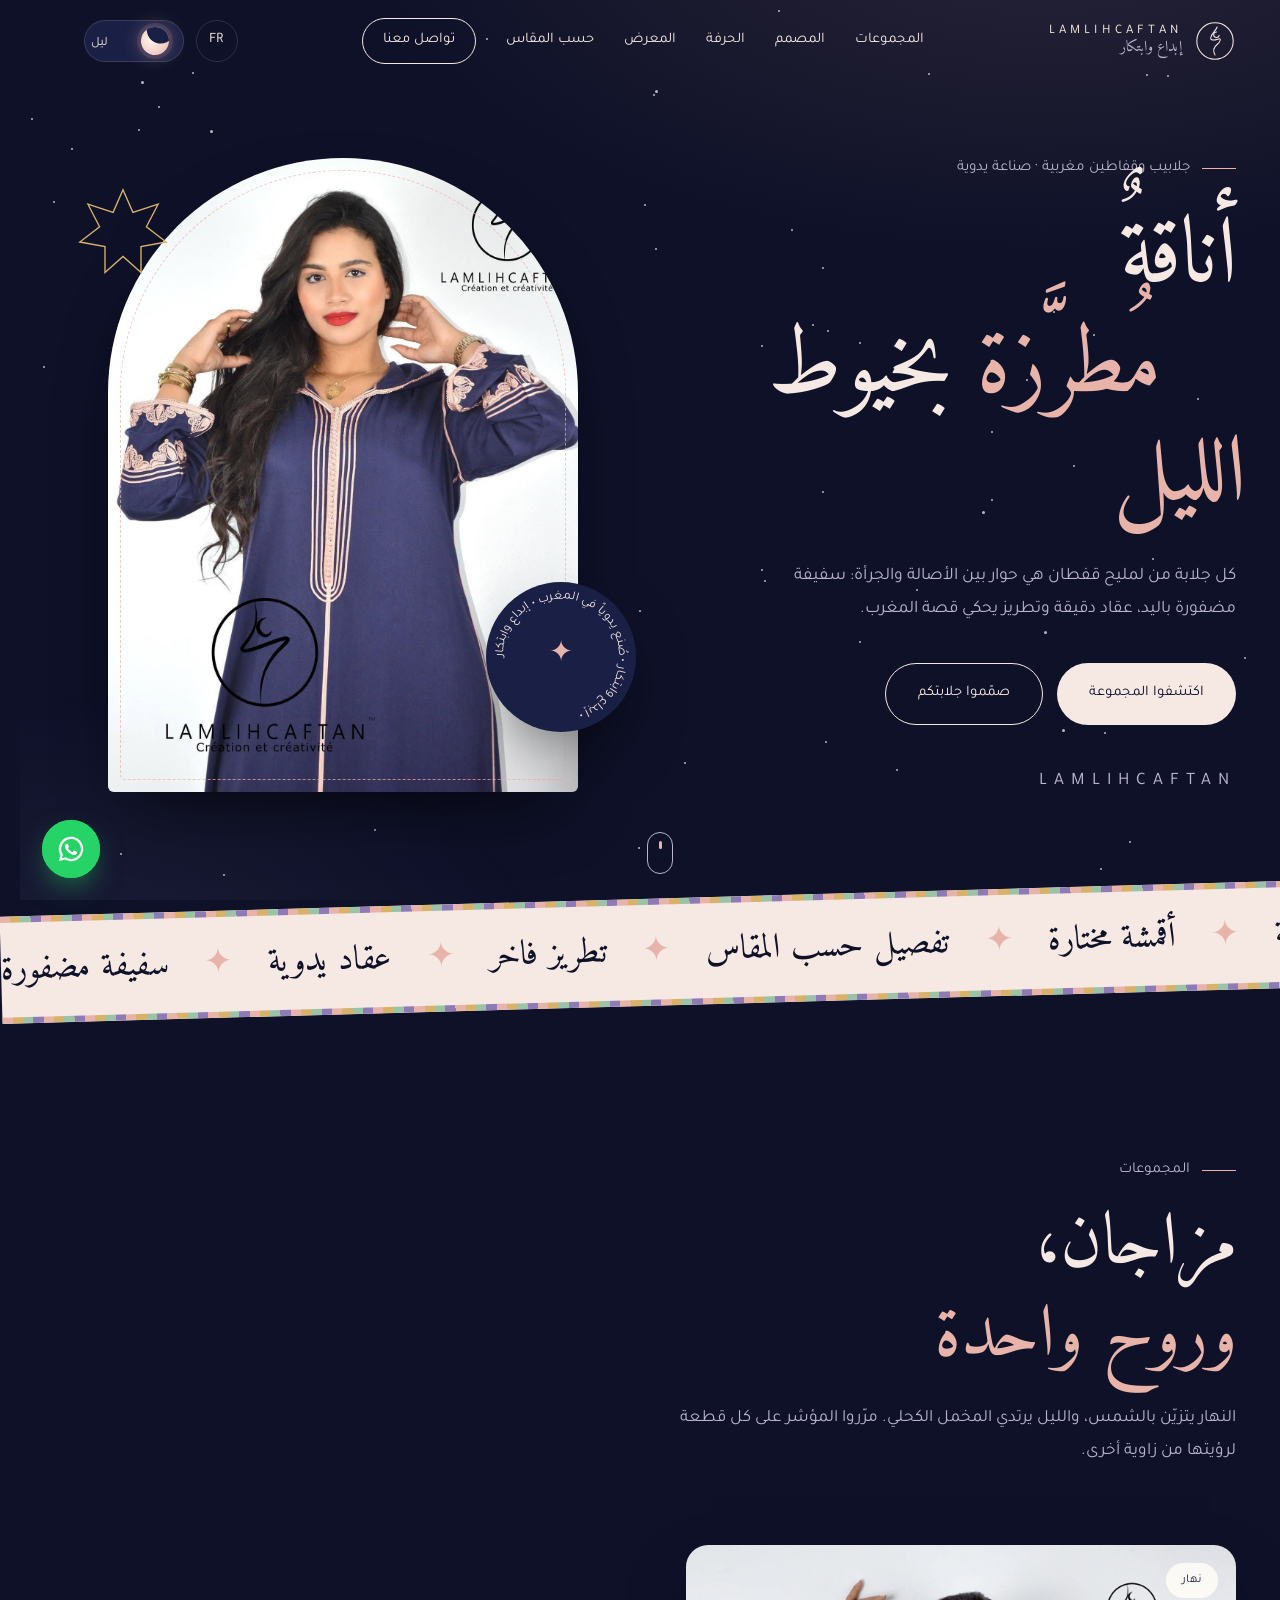
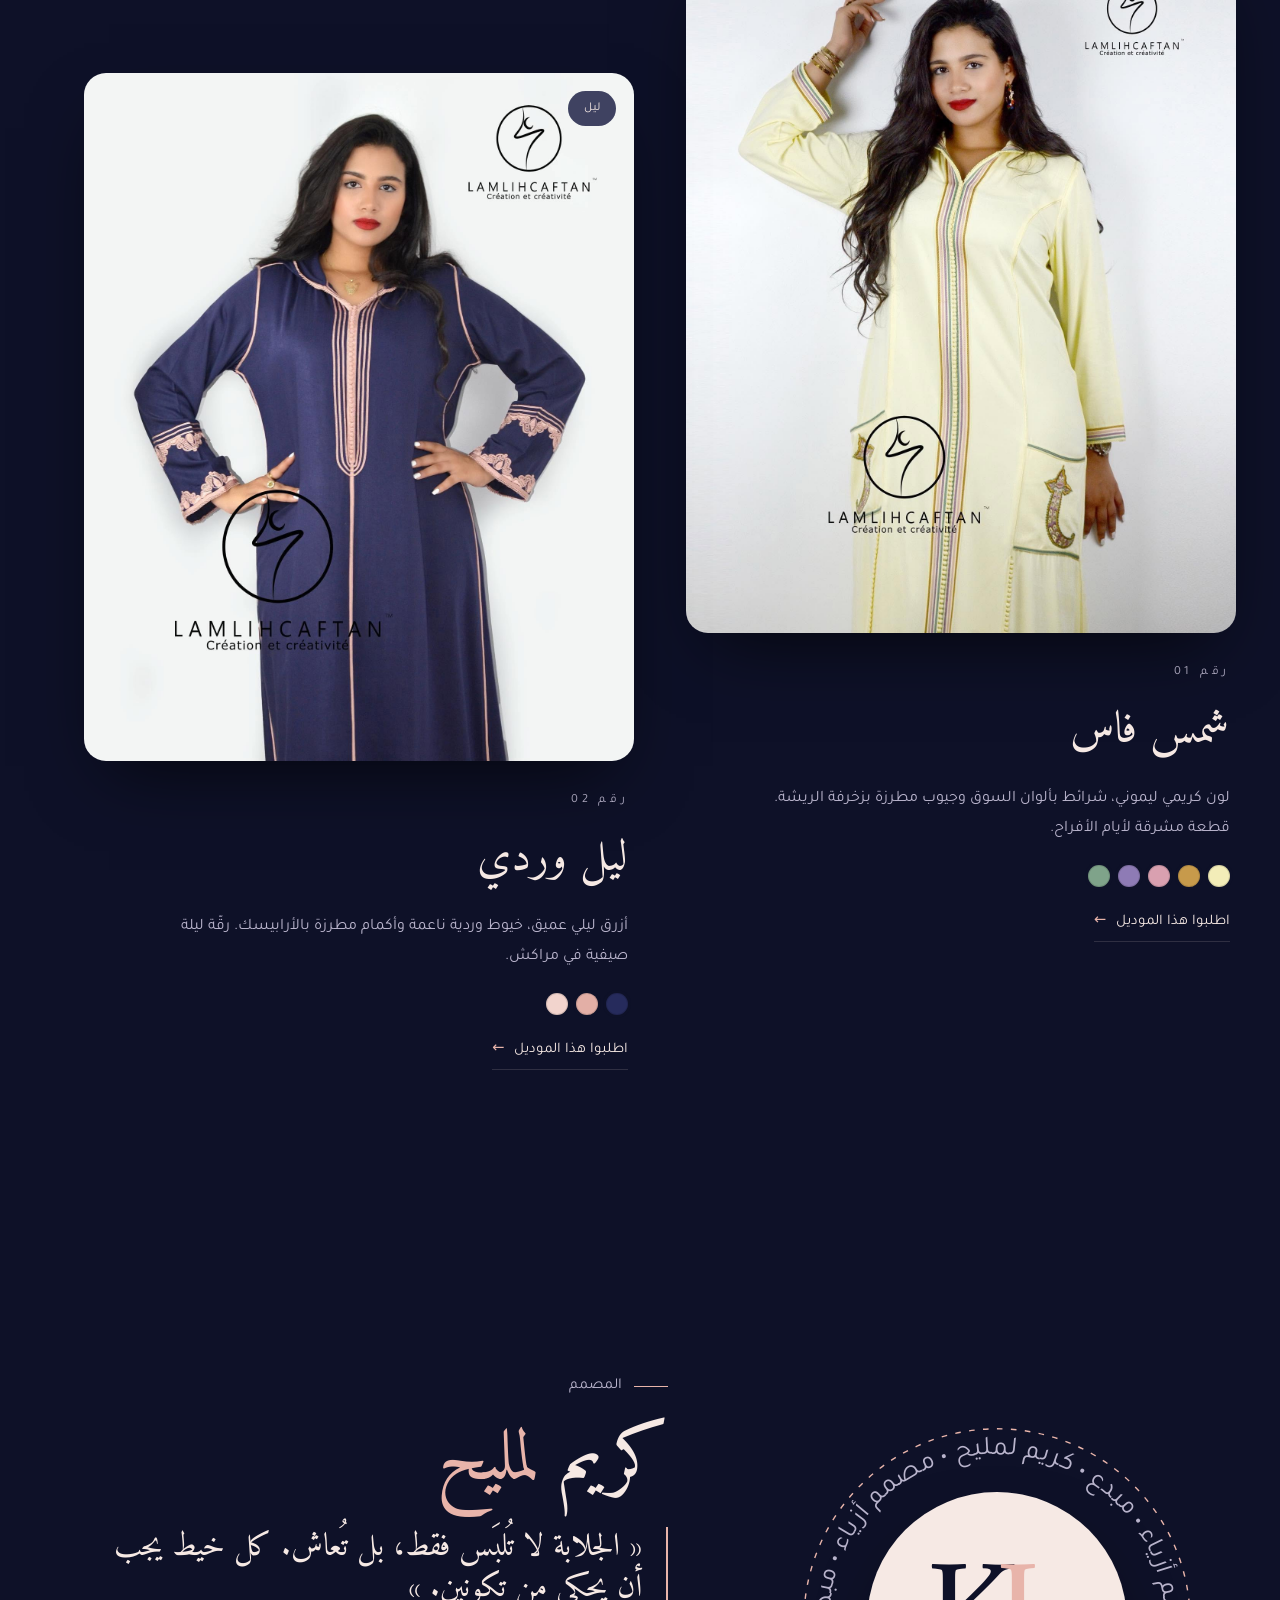
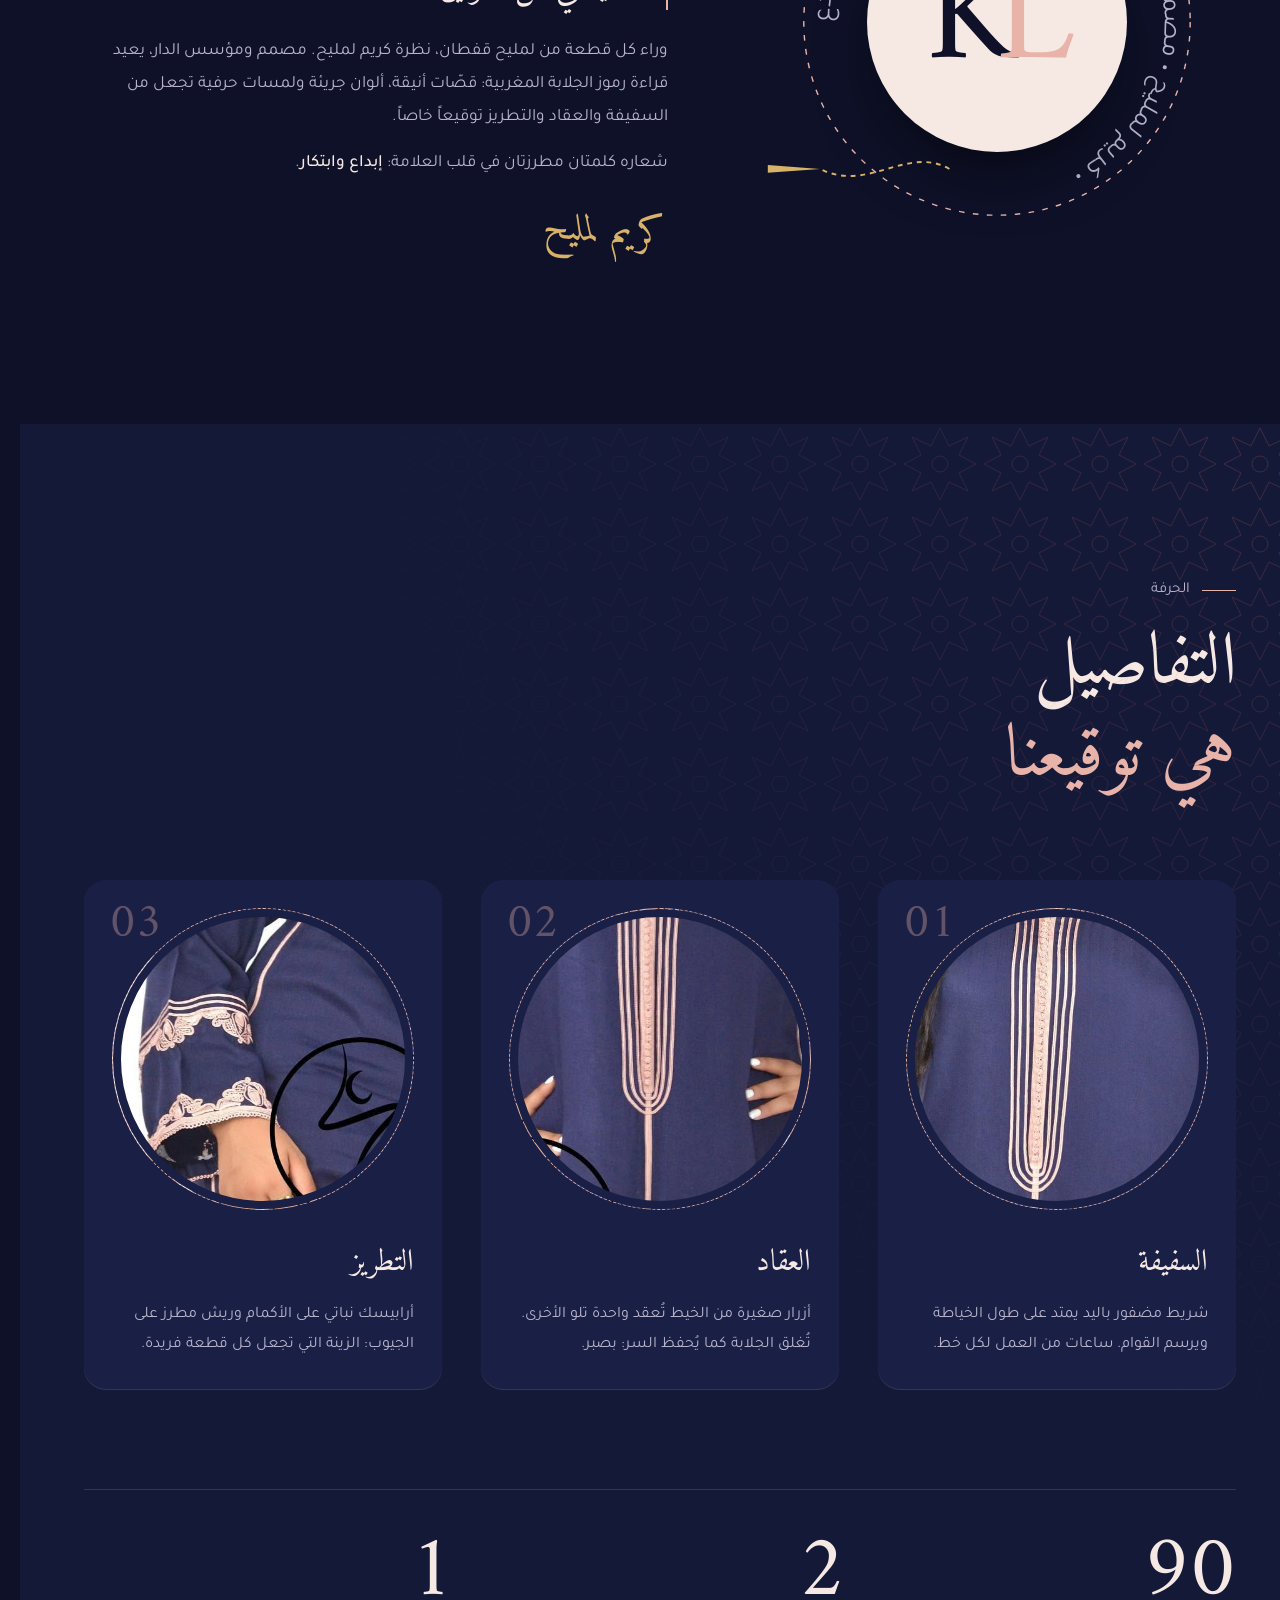
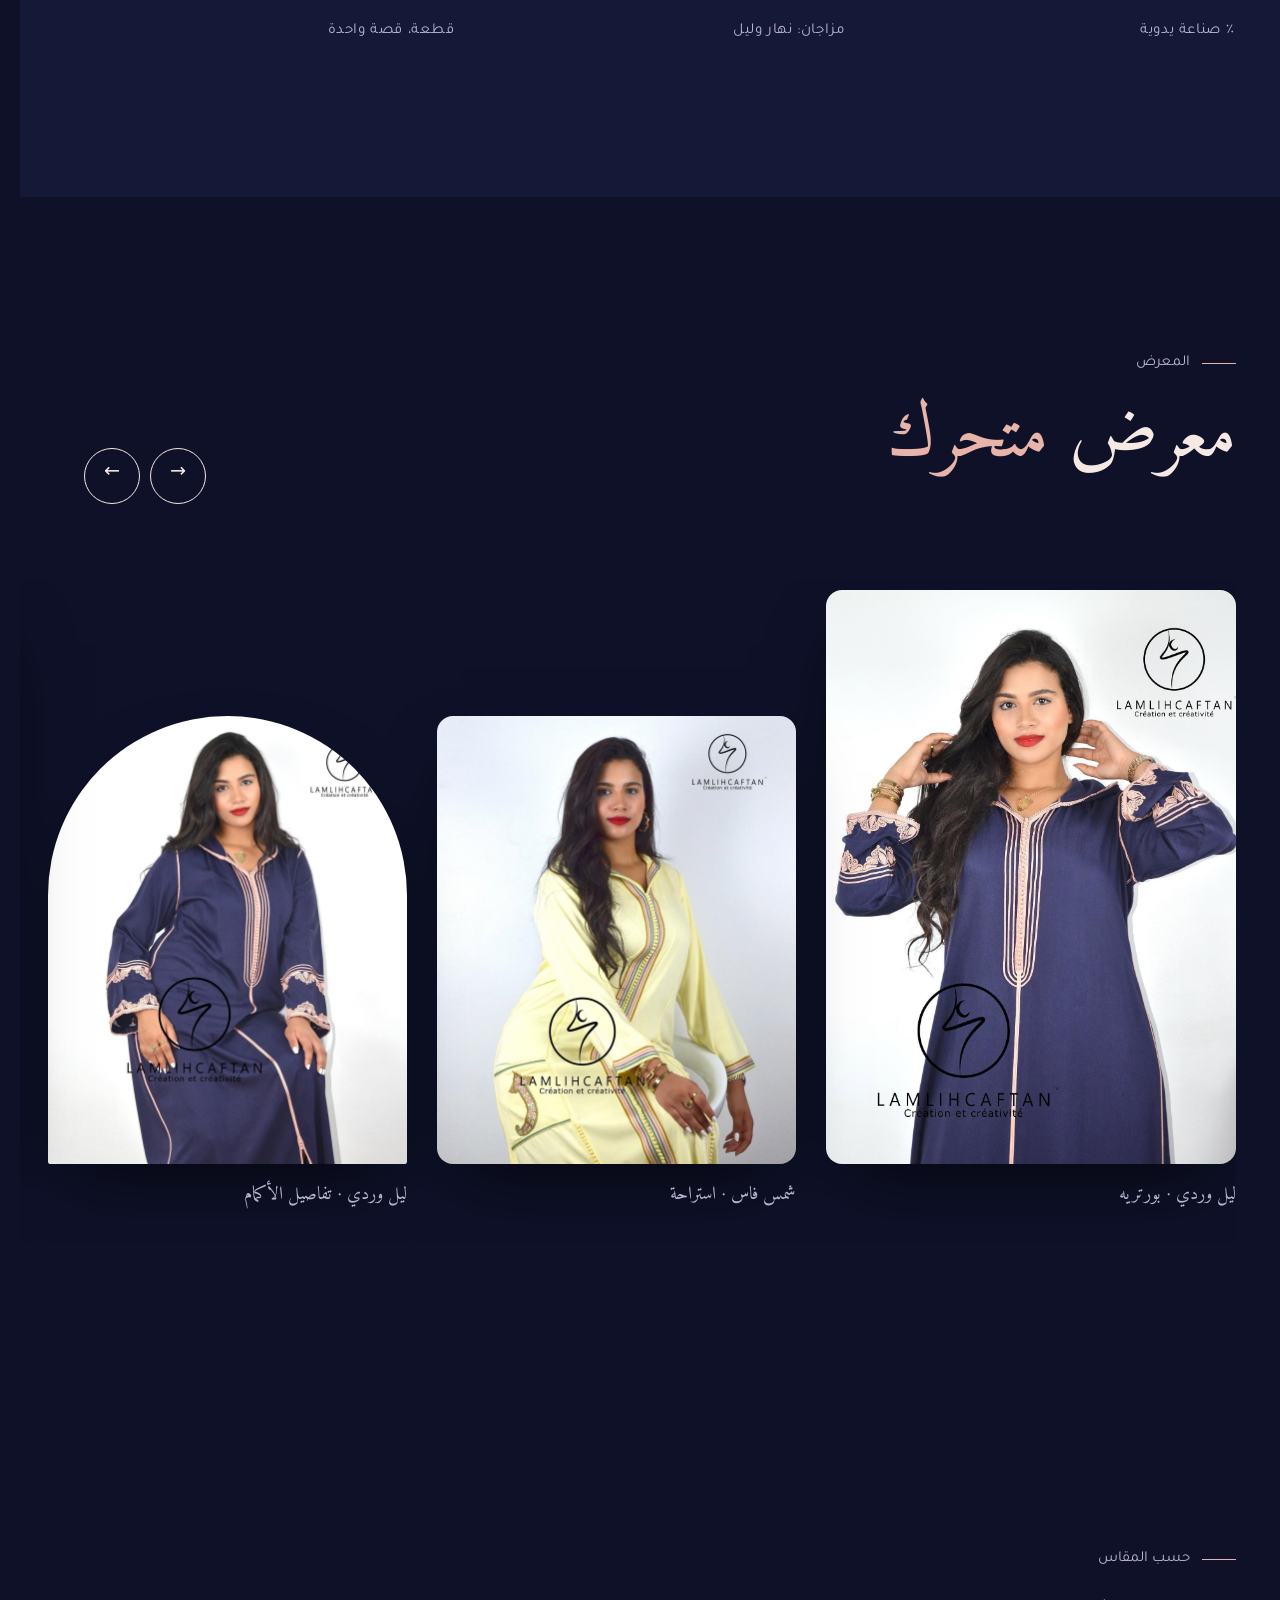
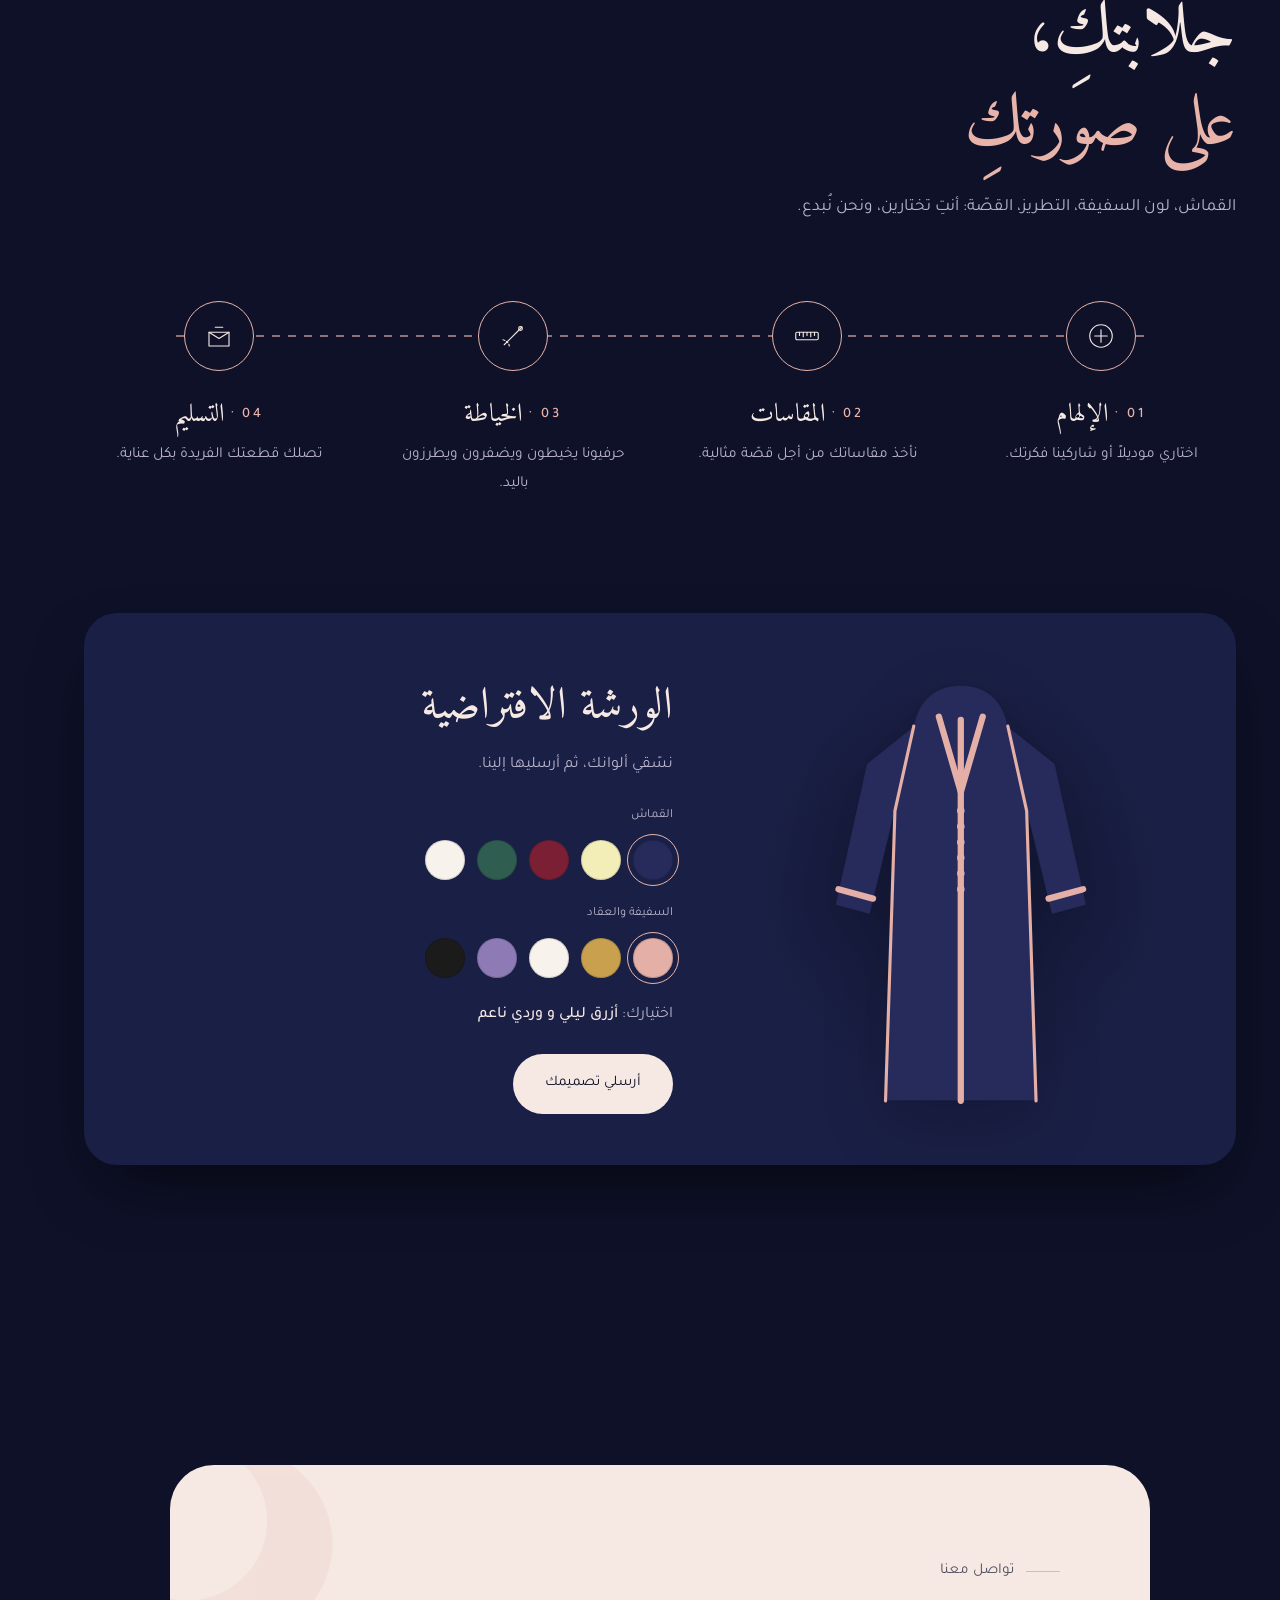
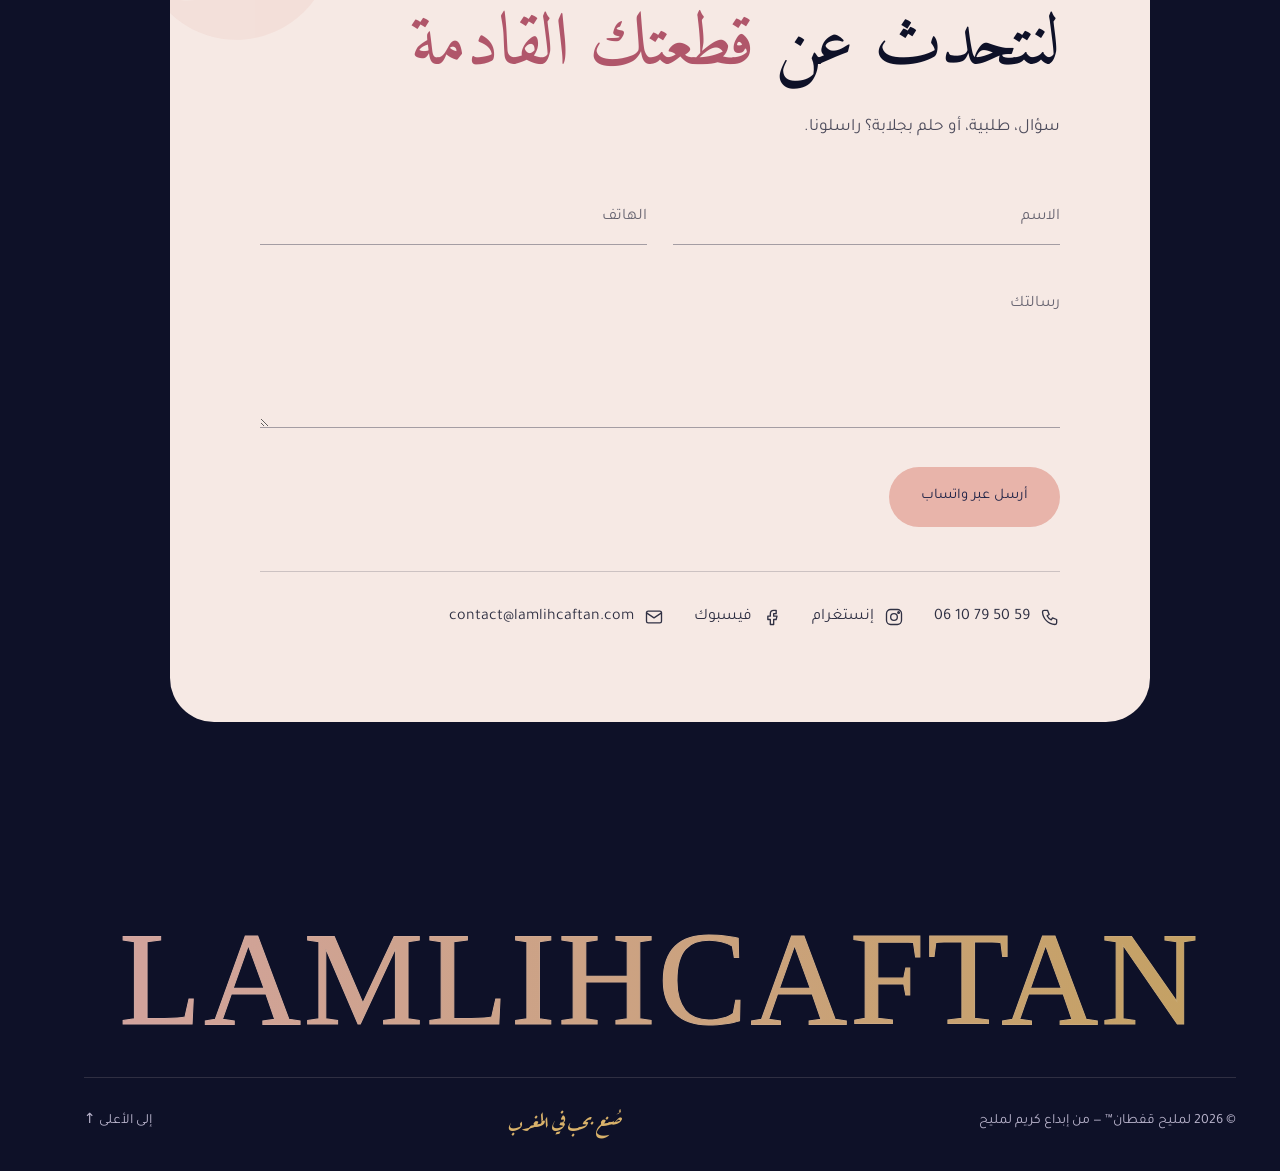
==== commit ca4cadce: "SEO : sitemap, robots.txt, titres, Open Graph, hreflang et données structurées Co-Authored-By: Claud" ====
--- a/ar.html
+++ b/ar.html
@@ -3,12 +3,38 @@
 <head>
   <meta charset="UTF-8" />
   <meta name="viewport" content="width=device-width, initial-scale=1.0" />
-  <title>لمليح قفطان — إبداع وابتكار</title>
-  <meta name="description" content="لمليح قفطان: جلابيب وقفاطين مغربية مصنوعة يدوياً، من إبداع المصمم كريم لمليح. سفيفة، عقاد وطرز، بكل شغف." />
+  <title>لمليح قفطان | جلابة وقفطان مغربي صناعة يدوية حسب المقاس — كريم لمليح</title>
+  <meta name="description" content="لمليح قفطان، دار مغربية للمصمم كريم لمليح: جلابيب وقفاطين مغربية مصنوعة يدوياً وحسب المقاس. سفيفة، عقاد وطرز تقليدي. اطلبي عبر واتساب." />
+  <meta name="keywords" content="جلابة, جلابة مغربية, قفطان مغربي, جلابة حسب المقاس, قفطان صناعة يدوية, سفيفة, عقاد, طرز مغربي, لمليح قفطان, كريم لمليح" />
   <meta name="author" content="Karim LAMLIH" />
+  <meta name="robots" content="index, follow, max-image-preview:large" />
   <meta name="theme-color" content="#0E1128" />
-  <link rel="alternate" hreflang="fr" href="index.html" />
-  <link rel="alternate" hreflang="ar" href="ar.html" />
+  <link rel="canonical" href="https://lamlihcaftan.com/ar" />
+  <link rel="alternate" hreflang="fr" href="https://lamlihcaftan.com/" />
+  <link rel="alternate" hreflang="ar" href="https://lamlihcaftan.com/ar" />
+  <link rel="alternate" hreflang="x-default" href="https://lamlihcaftan.com/" />
+
+  <meta property="og:type" content="website" />
+  <meta property="og:site_name" content="لمليح قفطان" />
+  <meta property="og:locale" content="ar_MA" />
+  <meta property="og:locale:alternate" content="fr_FR" />
+  <meta property="og:url" content="https://lamlihcaftan.com/ar" />
+  <meta property="og:title" content="لمليح قفطان — جلابيب وقفاطين مغربية صناعة يدوية" />
+  <meta property="og:description" content="إبداع وابتكار: جلابيب حسب المقاس من تصميم كريم لمليح. سفيفة، عقاد وطرز تقليدي." />
+  <meta property="og:image" content="https://lamlihcaftan.com/images/nuit-rose-portrait.jpg" />
+  <meta property="og:image:alt" content="جلابة كحلية «ليل وردي» من لمليح قفطان" />
+  <meta name="twitter:card" content="summary_large_image" />
+
+  <script type="application/ld+json">
+  {
+    "@context": "https://schema.org",
+    "@type": "WebPage",
+    "url": "https://lamlihcaftan.com/ar",
+    "name": "لمليح قفطان — جلابيب وقفاطين مغربية",
+    "inLanguage": "ar",
+    "about": { "@id": "https://lamlihcaftan.com/#store" }
+  }
+  </script>
   <link rel="icon" href="data:image/svg+xml,<svg xmlns='http://www.w3.org/2000/svg' viewBox='0 0 100 100'><circle cx='50' cy='50' r='44' fill='none' stroke='%231F2347' stroke-width='6'/><path d='M55 18 C40 30 38 50 60 44 C70 42 64 56 50 62 C40 68 44 80 52 86' fill='none' stroke='%231F2347' stroke-width='6' stroke-linecap='round'/></svg>" />
   <link rel="preconnect" href="https://fonts.googleapis.com" />
   <link rel="preconnect" href="https://fonts.gstatic.com" crossorigin />
@@ -60,7 +86,7 @@
     </nav>
 
     <div class="nav__actions">
-      <a class="lang-switch" href="index.html" hreflang="fr" lang="fr" title="Version française">FR</a>
+      <a class="lang-switch" href="/" hreflang="fr" lang="fr" title="Version française">FR</a>
       <button class="theme-toggle" id="themeToggle" aria-label="تبديل الوضع الليلي" title="نهار / ليل">
         <span class="theme-toggle__orb"></span>
         <span class="theme-toggle__label"><span class="lbl-day">نهار</span><span class="lbl-night">ليل</span></span>
@@ -75,7 +101,7 @@
     <!-- ============ الواجهة ============ -->
     <section class="hero" id="accueil">
       <div class="hero__text">
-        <p class="eyebrow reveal">دار مغربية · صناعة يدوية</p>
+        <p class="eyebrow reveal">جلابيب وقفاطين مغربية · صناعة يدوية</p>
         <h1 class="hero__title">
           <span class="line reveal">أناقةٌ</span>
           <span class="line reveal"><em>مُطرَّزة</em> بخيوط</span>
